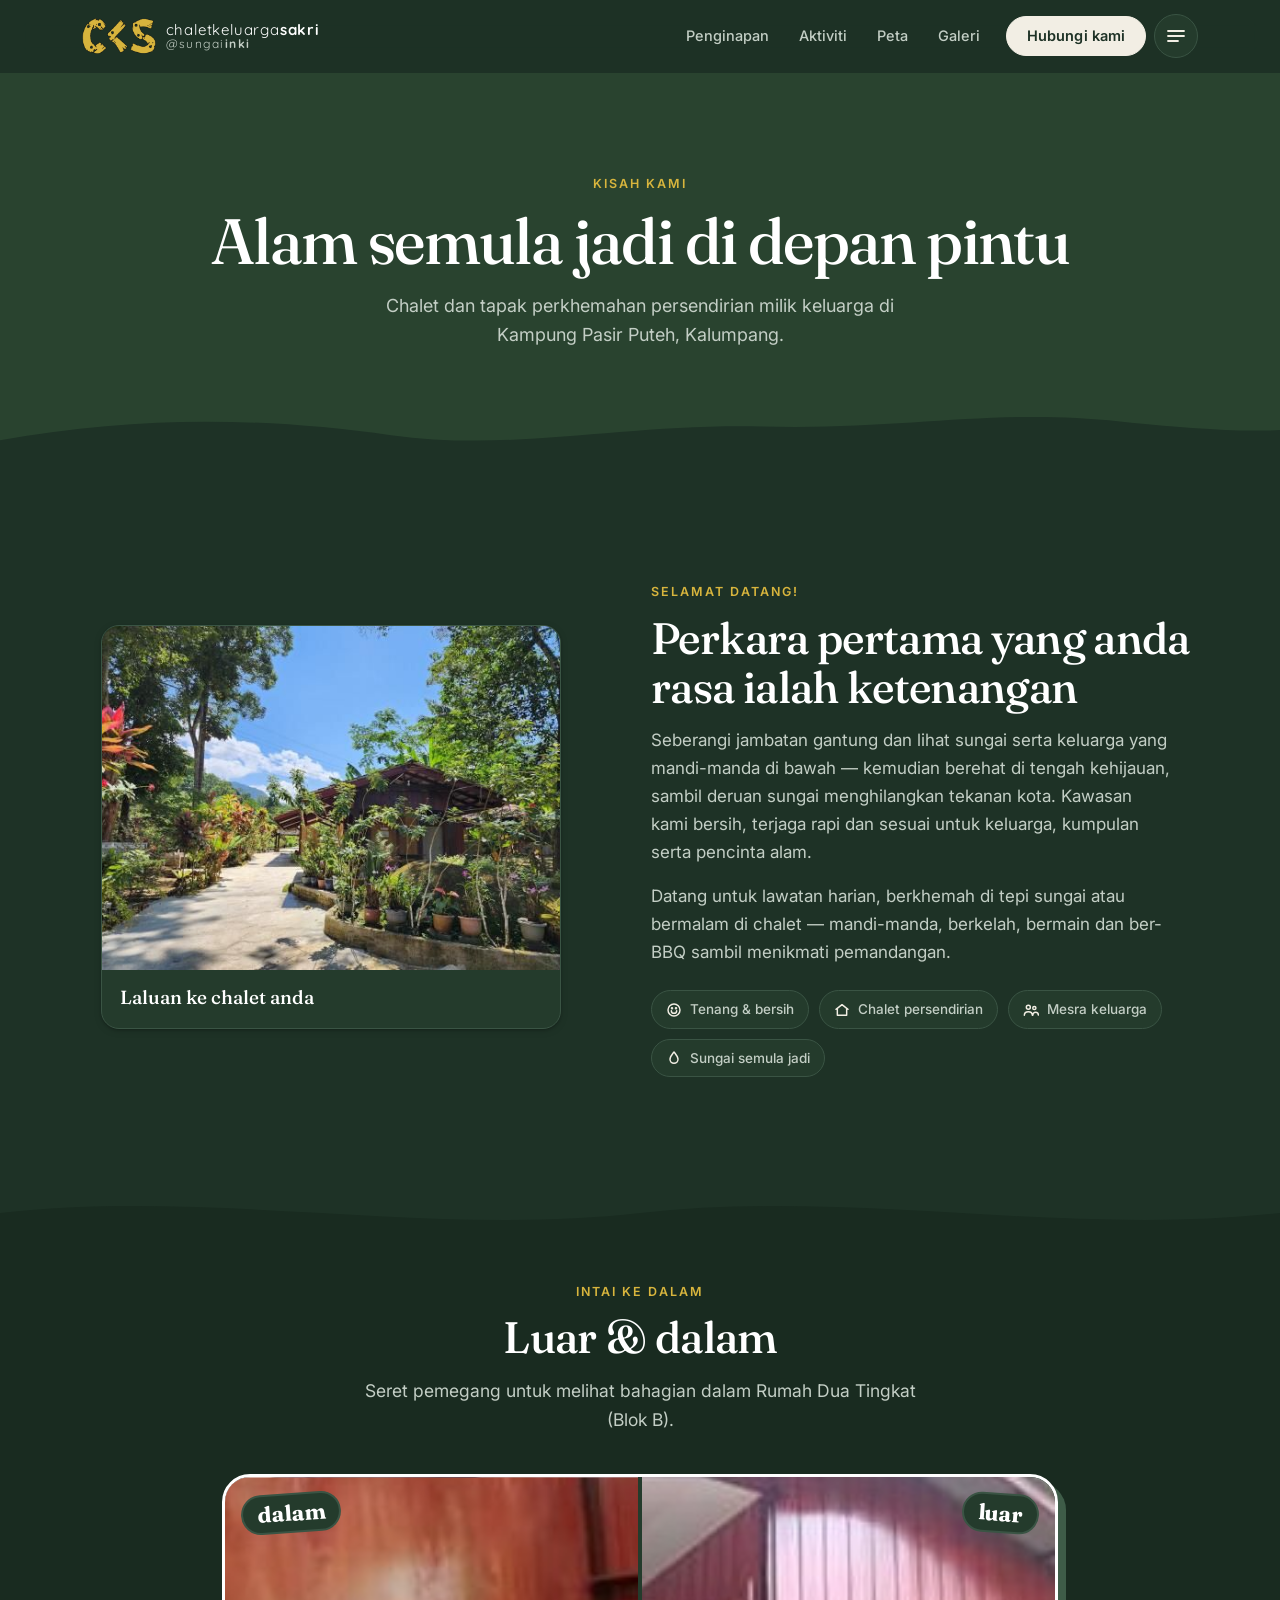
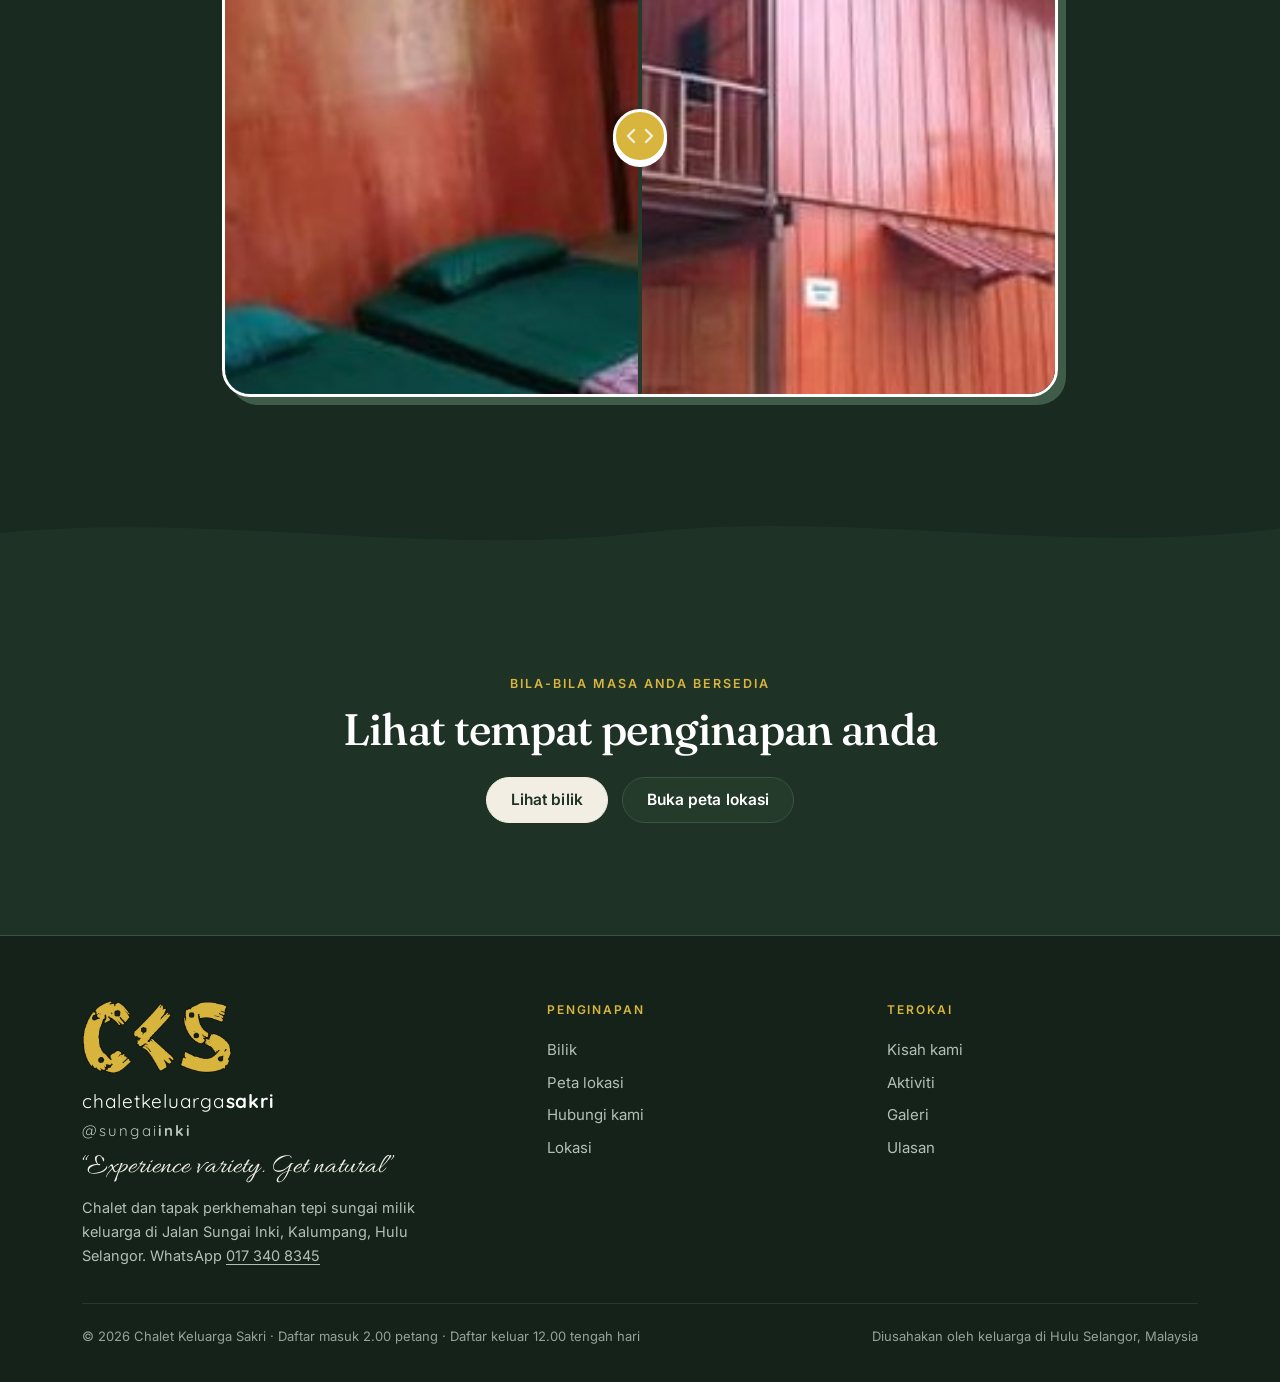
==== About.dc.html @ af5a21fe "Chalet Keluarga Sakri website Static site for Chalet Keluarga Sakri, Kalumpang, Hulu Selangor (Malay" ====
<!doctype html>
<html lang="ms">
<head>
<meta charset="utf-8">
<meta name="viewport" content="width=device-width, initial-scale=1">
<title>Kisah Kami &mdash; Chalet Keluarga Sakri</title>
<link rel="icon" href="brand/favicon.ico" sizes="any">
<link rel="icon" type="image/png" href="brand/favicon-64.png">
<link rel="apple-touch-icon" href="brand/apple-touch-icon.png">
<meta name="theme-color" content="#1E3226">
<script src="./support.js"></script>
</head>
<body>
<x-dc>
<helmet>
<link rel="preconnect" href="https://fonts.googleapis.com">
<link href="https://fonts.googleapis.com/css2?family=Allura&amp;family=Fraunces:ital,opsz,wght@0,9..144,300..600;1,9..144,300..500&amp;family=Inter:wght@400;500;600;700&amp;family=Quicksand:wght@400;700&amp;display=swap" rel="stylesheet">
<link rel="stylesheet" href="site.css">
<style>
  .story{display:grid; grid-template-columns:1fr 1.1fr; gap:clamp(30px,6vw,72px); align-items:center}
  .story .polaroid{max-width:460px; margin:0 auto}
  .story p{font-size:17px; color:var(--ink-2); margin:0 0 16px; max-width:520px}
  .story .pills{margin-top:24px}
  .pill svg{flex:0 0 auto}
  @media (max-width:860px){ .story{grid-template-columns:1fr} }

  #ba-track{position:relative; width:100%; aspect-ratio:16/10; border-radius:28px; overflow:hidden; cursor:ew-resize; user-select:none; -webkit-user-select:none; border:3px solid var(--forest); box-shadow:8px 8px 0 var(--leaf-3); touch-action:pan-y}
  #ba-track img{position:absolute; inset:0; width:100%; height:100%; object-fit:cover; pointer-events:none}
  #ba-after{position:absolute; inset:0; clip-path:inset(0 50% 0 0)}
  #ba-handle{position:absolute; top:0; bottom:0; left:50%; width:4px; background:var(--white); transform:translateX(-50%); cursor:ew-resize}
  #ba-knob{position:absolute; top:50%; left:50%; width:54px; height:54px; transform:translate(-50%,-50%); border-radius:50%; background:var(--sun); border:3px solid var(--forest); display:grid; place-items:center; box-shadow:0 4px 0 var(--forest); transition:transform .3s var(--bounce)}
  #ba-handle:hover #ba-knob{transform:translate(-50%,-50%) scale(1.1) rotate(-8deg)}
  .ba-tag{position:absolute; top:16px; padding:6px 14px; background:var(--white); border:2px solid var(--line); border-radius:999px; font-family:var(--hand); font-size:22px; font-weight:700; color:var(--forest); line-height:1.1}
  .ba-tag.in{left:16px; transform:rotate(-4deg)}
  .ba-tag.out{right:16px; transform:rotate(4deg)}
</style>
</helmet>

<div class="page">
  <dc-import name="Header" current="about"></dc-import>
  <dc-import name="PageHero" kicker="kisah kami" title="Alam semula jadi di depan pintu" lede="Chalet dan tapak perkhemahan persendirian milik keluarga di Kampung Pasir Puteh, Kalumpang."></dc-import>

  <section>
    <div class="wrap story">
      <figure class="polaroid pop-in">
        <img src="./photos/path.jpg" alt="Laluan taman ke chalet">
        <figcaption>Laluan ke chalet anda</figcaption>
      </figure>
      <div>
        <div class="kicker pop-in">selamat datang!</div>
        <h2 class="pop-in">Perkara pertama yang anda rasa ialah ketenangan</h2>
        <p class="pop-in">Seberangi jambatan gantung dan lihat sungai serta keluarga yang mandi-manda di bawah &mdash; kemudian berehat di tengah kehijauan, sambil deruan sungai menghilangkan tekanan kota. Kawasan kami bersih, terjaga rapi dan sesuai untuk keluarga, kumpulan serta pencinta alam.</p>
        <p class="pop-in">Datang untuk lawatan harian, berkhemah di tepi sungai atau bermalam di chalet &mdash; mandi-manda, berkelah, bermain dan ber-BBQ sambil menikmati pemandangan.</p>
        <div class="pills pop-in">
          <span class="pill"><svg width="16" height="16" viewBox="0 0 24 24" fill="none" stroke="#F2EEE4" stroke-width="2.2" stroke-linecap="round"><circle cx="12" cy="12" r="9"/><path d="M8 13a4 4 0 0 0 8 0"/><circle cx="9" cy="9.5" r=".8" fill="#5E9A5C"/><circle cx="15" cy="9.5" r=".8" fill="#5E9A5C"/></svg>Tenang &amp; bersih</span>
          <span class="pill"><svg width="16" height="16" viewBox="0 0 24 24" fill="none" stroke="#F2EEE4" stroke-width="2.2" stroke-linecap="round" stroke-linejoin="round"><path d="M3 11 L12 4 L21 11"/><path d="M5 10v10h14V10"/></svg>Chalet persendirian</span>
          <span class="pill"><svg width="16" height="16" viewBox="0 0 24 24" fill="none" stroke="#F2EEE4" stroke-width="2.2" stroke-linecap="round"><circle cx="8" cy="8" r="3"/><circle cx="17" cy="9" r="2.4"/><path d="M2 20c0-3.3 2.7-5.5 6-5.5s6 2.2 6 5.5M14.5 20c.3-2.6 2-4.5 4.5-4.5 2.3 0 4 1.7 4 4"/></svg>Mesra keluarga</span>
          <span class="pill"><svg width="16" height="16" viewBox="0 0 24 24" fill="none" stroke="#F2EEE4" stroke-width="2.2" stroke-linecap="round" stroke-linejoin="round"><path d="M12 3C9 7 6 10 6 14a6 6 0 0 0 12 0c0-4-3-7-6-11z"/></svg>Sungai semula jadi</span>
        </div>
      </div>
    </div>
  </section>

  <svg class="divider" viewBox="0 0 1440 60" preserveAspectRatio="none" aria-hidden="true"><path d="M0 30 C240 0 480 60 720 30 C960 0 1200 60 1440 30 L1440 60 L0 60Z" fill="#192B20"/></svg>
  <section class="bg-paper" style="padding-top:40px">
    <div class="wrap" style="max-width:900px">
      <div class="center">
        <div class="kicker pop-in">intai ke dalam</div>
        <h2 class="pop-in">Luar &amp; dalam</h2>
        <p class="lede pop-in">Seret pemegang untuk melihat bahagian dalam Rumah Dua Tingkat (Blok B).</p>
      </div>
      <div id="ba-track" class="pop-in" style="margin-top:40px" data-no-leaves>
        <img src="./photos/outside.jpg" alt="Rumah dua tingkat dari luar">
        <div id="ba-after">
          <img src="./photos/inside.jpg" alt="Bahagian dalam rumah dua tingkat">
          <span class="ba-tag in">dalam</span>
        </div>
        <span class="ba-tag out">luar</span>
        <div id="ba-handle" role="slider" tabindex="0" aria-label="Tunjuk bahagian dalam atau luar" aria-valuemin="0" aria-valuemax="100" aria-valuenow="50">
          <div id="ba-knob"><svg width="26" height="16" viewBox="0 0 26 16" fill="none" stroke="#F2EEE4" stroke-width="2.4" stroke-linecap="round" stroke-linejoin="round"><path d="M7 2 1 8l6 6M19 2l6 6-6 6"/></svg></div>
        </div>
      </div>
    </div>
  </section>
  <svg class="divider" viewBox="0 0 1440 60" preserveAspectRatio="none" aria-hidden="true"><path d="M0 0 L1440 0 L1440 24 C1200 60 960 0 720 30 C480 60 240 4 0 30Z" fill="#192B20"/></svg>

  <section class="center">
    <div class="wrap">
      <div class="kicker pop-in">bila-bila masa anda bersedia</div>
      <h2 class="pop-in">Lihat tempat penginapan anda</h2>
      <div class="actions pop-in" style="margin-top:22px">
        <a href="Rooms.dc.html" class="btn btn-main">Lihat bilik</a>
        <a href="Map.dc.html" class="btn btn-soft">Buka peta lokasi</a>
      </div>
    </div>
  </section>

  <dc-import name="Footer"></dc-import>
</div>
</x-dc>
<script type="text/x-dc" data-dc-script data-props='{"$preview":{"width":1280,"height":2300}}'>
class Component extends DCLogic {
  renderVals() { return {}; }

  componentDidMount() {
    const track = document.getElementById('ba-track');
    const afterLayer = document.getElementById('ba-after');
    const handle = document.getElementById('ba-handle');
    if (!track || !afterLayer || !handle) return;

    let pos = 50, dragging = false;
    const apply = function (pct) {
      pos = Math.max(0, Math.min(100, pct));
      afterLayer.style.clipPath = 'inset(0 ' + (100 - pos) + '% 0 0)';
      handle.style.left = pos + '%';
      handle.setAttribute('aria-valuenow', String(Math.round(pos)));
    };
    const fromX = function (clientX) {
      const r = track.getBoundingClientRect();
      apply((clientX - r.left) / r.width * 100);
    };
    const onDown = function (e) { dragging = true; track.setPointerCapture && track.setPointerCapture(e.pointerId); fromX(e.clientX); };
    const onMove = function (e) { if (dragging) fromX(e.clientX); };
    const onUp = function () { dragging = false; };
    track.addEventListener('pointerdown', onDown);
    track.addEventListener('pointermove', onMove);
    track.addEventListener('pointerup', onUp);
    track.addEventListener('pointercancel', onUp);
    handle.addEventListener('keydown', function (e) {
      if (e.key === 'ArrowLeft') { apply(pos - 5); e.preventDefault(); }
      if (e.key === 'ArrowRight') { apply(pos + 5); e.preventDefault(); }
    });
  }
}
</script>
</body>
</html>
---- site.css ----
/* Chalet Keluarga Sakri — shared look: deep forest green, white type, cream accents. */
:root{
  color-scheme:dark;
  --cream:#1E3226;   /* page background: the main green */
  --paper:#192B20;   /* alternate section background */
  --mint:#29432F;    /* tinted surfaces, hovers */
  --white:#243B2C;   /* cards and controls */
  --deep:#142219;    /* darkest green: footer, feature panels */
  --leaf:#F2EEE4;    /* accent: cream */
  --leaf-2:#B9CDBC;
  --leaf-3:#3E5C48;
  --forest:#FFFFFF;  /* headings */
  --ink:#FFFFFF;     /* body text */
  --ink-2:#C3CEC5;   /* secondary text */
  --on-accent:#1E3226;
  --river:#8CC3CF;
  --river-2:#7CC0CF;
  --sun:#D8B53D;     /* CKS logo yellow */
  --blush:#EBC9BA;
  --wood:#E58F75;
  --line:#3A5444;
  --shadow-sm:0 1px 2px rgba(0,0,0,.18), 0 2px 8px -2px rgba(0,0,0,.25);
  --shadow-md:0 2px 4px rgba(0,0,0,.12), 0 18px 40px -18px rgba(0,0,0,.55);
  --shadow-lg:0 30px 70px -28px rgba(0,0,0,.7);
  --round:'Fraunces', Georgia, 'Times New Roman', serif;
  --body:'Inter', system-ui, -apple-system, 'Segoe UI', sans-serif;
  --hand:'Fraunces', Georgia, serif;
  --bounce:cubic-bezier(.2,.7,.2,1);
  --ease:cubic-bezier(.2,.7,.2,1);
  --radius:18px;
}
*{box-sizing:border-box}
html{scroll-behavior:smooth; -webkit-text-size-adjust:100%}
body{margin:0; background:var(--cream); color:var(--ink); font-family:var(--body); font-size:16px; line-height:1.65; -webkit-font-smoothing:antialiased; -moz-osx-font-smoothing:grayscale}
a{color:inherit; text-decoration:none}
button,input,select,textarea{font:inherit; color:inherit}
img{display:block; max-width:100%}
:focus-visible{outline:2px solid var(--leaf); outline-offset:3px; border-radius:8px}
::selection{background:var(--leaf); color:var(--on-accent)}

.page{width:100%; overflow-x:clip; background:var(--cream); min-height:100vh}
.wrap{max-width:1180px; margin:0 auto; padding:0 clamp(16px,4vw,32px)}
.center{text-align:center}
.center .lede{margin-left:auto; margin-right:auto}
section{padding:clamp(64px,9vw,112px) 0}
h1,h2,h3{font-family:var(--round); font-weight:500; color:var(--forest); margin:0; font-optical-sizing:auto; letter-spacing:-.015em}
h1{font-size:clamp(38px,5.4vw,64px); line-height:1.05; letter-spacing:-.025em}
h2{font-size:clamp(30px,3.8vw,44px); line-height:1.12; margin:10px 0 14px}
h3{font-size:21px; line-height:1.25}
.kicker{font-family:var(--body); font-size:12.5px; font-weight:600; letter-spacing:.16em; text-transform:uppercase; color:var(--sun); display:inline-flex; align-items:center; gap:10px}
.kicker svg{width:16px; height:16px}
.lede{font-size:17.5px; color:var(--ink-2); max-width:580px; margin:0}
.hand{font-family:var(--hand); font-style:italic; font-weight:400; color:var(--leaf)}
.muted{color:var(--ink-2)}
.small{font-size:14px}
.bg-paper{background:var(--paper)}
.bg-mint{background:var(--mint)}
.link{color:var(--leaf); font-weight:600; text-decoration:underline; text-decoration-thickness:1px; text-underline-offset:4px}
.link:hover{color:var(--forest)}

/* ---------- buttons ---------- */
.btn{display:inline-flex; align-items:center; justify-content:center; gap:10px; padding:13px 24px; border-radius:999px; font-family:var(--body); font-weight:600; font-size:15.5px; line-height:1.2; border:1.5px solid var(--line); color:var(--forest); cursor:pointer; transition:transform .25s var(--ease), box-shadow .25s, background .2s, border-color .2s, color .2s; background:var(--white); text-align:center; letter-spacing:.005em}
.btn:hover{transform:translateY(-1px); box-shadow:var(--shadow-sm); border-color:var(--leaf-2)}
.btn:active{transform:translateY(0) scale(.985)}
.btn svg{transition:transform .25s var(--ease)}
.btn:hover svg{transform:translateX(2px)}
.btn-main{background:var(--leaf); border-color:var(--leaf); color:var(--on-accent)}
.btn-main:hover{background:#fff; border-color:#fff; box-shadow:0 10px 24px -10px rgba(0,0,0,.6)}
.btn-soft{background:var(--white)}
.btn-sun{background:var(--sun); border-color:var(--sun); color:var(--on-accent)}
.btn-sun:hover{background:#F0C46A; border-color:#F0C46A}
.btn-ghost{background:rgba(255,255,255,.12); color:#fff; border-color:rgba(255,255,255,.5); backdrop-filter:blur(6px); -webkit-backdrop-filter:blur(6px)}
.btn-ghost:hover{background:rgba(255,255,255,.22); border-color:#fff}
.btn-small{padding:10px 18px; font-size:14.5px}
.actions{display:flex; flex-wrap:wrap; gap:14px; justify-content:center}

.pill{display:inline-flex; align-items:center; gap:8px; padding:7px 14px; background:var(--white); border:1px solid var(--line); border-radius:999px; font-size:13.5px; font-weight:500; color:var(--ink-2)}
.pills{display:flex; flex-wrap:wrap; gap:10px}

/* ---------- reveal on scroll ---------- */
.pop-in{opacity:0; transform:translateY(18px); transition:opacity .8s var(--ease), transform .8s var(--ease)}
.pop-in.in{opacity:1; transform:none}

/* ---------- header ---------- */
.site-header{position:sticky; top:0; z-index:50; background:rgba(30,50,38,.88); backdrop-filter:saturate(1.4) blur(14px); -webkit-backdrop-filter:saturate(1.4) blur(14px); border-bottom:1px solid transparent; transition:border-color .3s, background .3s}
.site-header.scrolled{border-bottom-color:var(--line); background:rgba(30,50,38,.96)}
.nav{display:flex; align-items:center; justify-content:space-between; gap:16px; height:72px}
.logo{display:flex; align-items:center; gap:10px; font-family:var(--round); font-weight:500; font-size:20px; letter-spacing:-.01em; color:var(--forest); white-space:nowrap}
.logo-mark{height:36px; width:auto; flex:0 0 auto; transition:transform .4s var(--ease)}
.logo:hover .logo-mark{transform:rotate(-4deg) scale(1.05)}
.logo-words{display:flex; flex-direction:column; line-height:1.05; font-family:'Quicksand', var(--body); font-weight:400; letter-spacing:.04em}
.logo-words .lw-1{font-size:15px; color:#fff}
.logo-words .lw-2{font-size:12px; color:var(--ink-2); letter-spacing:.12em}
.logo-words b{font-weight:700}
.lw-1 b,.lw-2 b{font-weight:700}
.tagline{font-family:'Allura', cursive; font-size:24px; color:var(--leaf); line-height:1}
.links{display:flex; align-items:center; gap:2px}
.links a.nl{position:relative; padding:8px 14px; font-weight:500; font-size:14.5px; color:var(--ink-2); transition:color .2s}
.links a.nl::after{content:''; position:absolute; left:14px; right:14px; bottom:3px; height:1.5px; background:var(--leaf); transform:scaleX(0); transform-origin:left; transition:transform .3s var(--ease)}
.links a.nl:hover,.links a.nl.on{color:var(--forest)}
.links a.nl:hover::after,.links a.nl.on::after{transform:scaleX(1)}
.links .btn{padding:10px 20px; font-size:14.5px; margin-left:10px}
.menu-btn{width:44px; height:44px; margin-left:6px; border-radius:50%; border:1.5px solid var(--line); background:var(--white); display:grid; place-items:center; cursor:pointer; transition:border-color .2s, box-shadow .2s}
.menu-btn:hover{border-color:var(--leaf-2); box-shadow:var(--shadow-sm)}
@media (max-width:900px){ .links a.nl{display:none} }
@media (max-width:440px){ .logo-words .lw-1{font-size:13px} .logo-words .lw-2{font-size:11px} .logo-mark{height:30px} .links .btn{padding:9px 14px; font-size:13.5px} }
@media (max-width:360px){ .logo-words{display:none} }

.menu-overlay{position:fixed; inset:0; z-index:60; background:rgba(0,0,0,.55); backdrop-filter:blur(2px); opacity:0; visibility:hidden; transition:opacity .3s, visibility 0s linear .3s}
.menu-overlay.open{opacity:1; visibility:visible; transition:opacity .3s}
.menu-sheet{position:fixed; top:0; right:0; bottom:0; z-index:70; width:min(400px, 100%); background:var(--cream); box-shadow:var(--shadow-lg); padding:24px 28px; overflow-y:auto; transform:translateX(100%); visibility:hidden; transition:transform .45s var(--ease), visibility 0s linear .45s}
.menu-sheet.open{transform:none; visibility:visible; transition:transform .45s var(--ease)}
.menu-top{display:flex; justify-content:space-between; align-items:center; margin-bottom:18px}
.menu-top .hand{font-family:var(--body); font-style:normal; font-size:12.5px!important; font-weight:600; letter-spacing:.16em; text-transform:uppercase; color:var(--ink-2)}
.menu-close{width:42px; height:42px; border-radius:50%; border:1.5px solid var(--line); background:var(--white); display:grid; place-items:center; cursor:pointer; transition:transform .3s var(--ease), border-color .2s}
.menu-close:hover{transform:rotate(90deg); border-color:var(--leaf-2)}
.menu-group{font-family:var(--body); font-size:11.5px; font-weight:600; letter-spacing:.16em; text-transform:uppercase; color:var(--leaf); margin:18px 0 6px}
.menu-link{display:flex; align-items:center; gap:14px; padding:10px 12px; margin:0 -12px; border-radius:12px; font-family:var(--round); font-weight:400; font-size:20px; color:var(--forest); transition:background .2s, transform .3s var(--ease)}
.menu-link:hover{background:var(--mint); transform:translateX(3px)}
.menu-link.on{background:var(--mint)}
.menu-ic{width:36px; height:36px; border-radius:10px; background:var(--white); border:1px solid var(--line); display:grid; place-items:center; flex:0 0 auto}
.menu-foot{margin-top:22px; padding-top:18px; border-top:1px solid var(--line); font-size:14px; color:var(--ink-2)}
.menu-foot a{color:var(--leaf); font-weight:600}

/* ---------- page top banner ---------- */
.page-hero{position:relative; background:var(--mint); padding:clamp(60px,8vw,96px) 0 clamp(76px,9vw,116px); overflow:hidden}
.page-hero h1{margin:12px 0 16px}
.page-hero .lede{font-size:18px}
.doodle{display:none}
.page-hero .hills{position:absolute; left:0; right:0; bottom:-1px; width:100%; height:clamp(36px,5vw,60px); display:block}
@keyframes spin{to{transform:rotate(360deg)}}
@keyframes drift{from{transform:translateX(-20px)}to{transform:translateX(30px)}}
@keyframes sway{50%{transform:translateY(-10px) rotate(14deg)}}

/* ---------- wave dividers ---------- */
.divider{display:block; width:100%; height:48px}

/* ---------- cards ---------- */
.card{background:var(--white); border:1px solid var(--line); border-radius:var(--radius); padding:clamp(20px,3vw,30px)}
.card-strong{background:var(--white); border:1px solid var(--line); border-radius:22px; padding:clamp(22px,3.4vw,36px); box-shadow:var(--shadow-md)}

/* photo cards (formerly polaroids) */
.polaroids{display:grid; grid-template-columns:repeat(3,1fr); gap:clamp(18px,2.4vw,28px); text-align:left}
.polaroids.four{grid-template-columns:repeat(4,1fr)}
.polaroid{margin:0; background:var(--white); padding:0; border:1px solid var(--line); border-radius:var(--radius); overflow:hidden; box-shadow:var(--shadow-sm); position:relative; transition:transform .4s var(--ease), box-shadow .4s, opacity .8s var(--ease); font:inherit; color:inherit; text-align:left; cursor:default}
button.polaroid{cursor:zoom-in; width:100%}
.polaroid.pop-in{transform:translateY(18px)}
.polaroid.pop-in.in{transform:none}
.polaroid:hover,.polaroid.pop-in.in:hover{transform:translateY(-4px); box-shadow:var(--shadow-md); z-index:2}
.polaroid img,.polaroid .ph{width:100%; aspect-ratio:4/3; object-fit:cover; background:var(--paper) center/cover; transition:transform .8s var(--ease)}
.polaroid:hover img{transform:scale(1.04)}
.polaroid figcaption,.polaroid .cap{font-family:var(--round); font-size:19px; font-weight:500; color:var(--forest); text-align:left; padding:16px 18px 18px; margin:0; line-height:1.25}
.polaroid figcaption::first-letter,.polaroid .cap::first-letter{text-transform:uppercase}
.polaroid small{display:block; font-family:var(--body); font-size:14px; color:var(--ink-2); font-weight:400; margin-top:6px; line-height:1.5}
@media (max-width:960px){ .polaroids.four{grid-template-columns:repeat(2,1fr)} }
@media (max-width:860px){ .polaroids{grid-template-columns:repeat(2,1fr)} }
@media (max-width:520px){ .polaroids,.polaroids.four{grid-template-columns:1fr; max-width:420px; margin-left:auto; margin-right:auto} }

.heart{position:absolute; right:14px; top:14px; width:36px; height:36px; display:grid; place-items:center; border-radius:50%; background:rgba(255,255,255,.92); border:none; padding:0; cursor:pointer; box-shadow:var(--shadow-sm); transition:transform .25s var(--ease)}
.heart:hover{transform:scale(1.08)}
.heart path{fill:none; stroke:var(--wood); stroke-width:2; transition:fill .2s}
.heart[aria-pressed=true] path{fill:var(--wood)}
.heart.pop{animation:pop .4s var(--ease)}
@keyframes pop{40%{transform:scale(1.25)}}

/* stay cards */
.stays{display:grid; grid-template-columns:repeat(3,1fr); gap:24px}
.stay{background:var(--white); border:1px solid var(--line); border-radius:22px; padding:10px; display:flex; flex-direction:column; position:relative; text-align:left; transition:transform .4s var(--ease), border-color .3s, box-shadow .4s, opacity .8s var(--ease)}
.stay:hover,.stay.pop-in.in:hover{transform:translateY(-4px); box-shadow:var(--shadow-md)}
.stay.picked{border-color:var(--leaf); box-shadow:0 0 0 1px var(--leaf), var(--shadow-md)}
.stay-img{border-radius:15px; overflow:hidden; aspect-ratio:4/3; background:var(--paper)}
.stay-img img,.stay-img .ph{width:100%; height:100%; object-fit:cover; background:center/cover; transition:transform .9s var(--ease)}
.stay:hover .stay-img img,.stay:hover .stay-img .ph{transform:scale(1.05)}
.sticker{position:absolute; top:22px; left:22px; padding:7px 12px; border-radius:999px; background:var(--white)!important; color:var(--forest); font-family:var(--body); line-height:1; box-shadow:var(--shadow-sm); z-index:2}
.sticker > div{display:flex; align-items:baseline; gap:5px}
.sticker b{font-size:15px; font-weight:700}
.sticker small{font-size:11.5px; font-weight:500; color:var(--ink-2)}
.stay-body{padding:18px 12px 10px; display:flex; flex-direction:column; flex:1}
.stay h3{font-size:25px}
.stay-who{font-size:13px; font-weight:600; letter-spacing:.08em; text-transform:uppercase; color:var(--leaf); margin:4px 0 12px}
.ticks{list-style:none; padding:0; margin:0 0 22px; display:grid; gap:8px; font-size:14.5px; color:var(--ink-2)}
.ticks li{display:flex; gap:10px; align-items:flex-start; line-height:1.5}
.ticks li::before{content:''; flex:0 0 16px; height:16px; margin-top:3px; background:url("data:image/svg+xml,%3Csvg xmlns='http://www.w3.org/2000/svg' viewBox='0 0 24 24' fill='none' stroke='%23F2EEE4' stroke-width='2.4' stroke-linecap='round' stroke-linejoin='round'%3E%3Cpath d='M5 12.5l4.5 4.5L19 7.5'/%3E%3C/svg%3E") center/contain no-repeat}
.stay .btn{margin-top:auto; font-size:15px; padding:12px 18px}
.stay.picked .btn{background:var(--leaf); border-color:var(--leaf); color:var(--on-accent)}
@media (max-width:900px){ .stays{grid-template-columns:1fr; max-width:480px; margin-left:auto; margin-right:auto} }

/* good-to-know cards */
.round-block{border-radius:clamp(20px,3vw,32px); margin:0 clamp(8px,2vw,24px)}
.know{display:grid; grid-template-columns:repeat(3,1fr); gap:18px}
.know-card{background:var(--white); border-radius:var(--radius); padding:26px; border:1px solid var(--line); text-align:left; transition:box-shadow .3s, transform .3s var(--ease)}
.know-card:hover{box-shadow:var(--shadow-md); transform:translateY(-2px)}
.know-ic{width:48px; height:48px; border-radius:14px; background:var(--mint); display:grid; place-items:center; margin-bottom:16px}
.know-card h3{font-size:20px; margin-bottom:6px}
.know-card p{margin:0; font-size:15px; color:var(--ink-2)}
.know-card a{color:var(--leaf); font-weight:600; text-decoration:underline; text-underline-offset:3px}
@media (max-width:860px){ .know{grid-template-columns:1fr} }

/* ---------- forms ---------- */
.field{margin-bottom:18px}
.label{display:block; font-family:var(--body); font-weight:600; font-size:13.5px; color:var(--forest); margin-bottom:8px; letter-spacing:.01em}
.chips{display:grid; grid-template-columns:repeat(4,1fr); gap:8px}
.chip{display:flex; flex-direction:column; align-items:center; justify-content:center; gap:6px; padding:12px 6px; border-radius:12px; border:1.5px solid var(--line); background:var(--white); cursor:pointer; font-weight:600; font-size:13px; line-height:1.2; color:var(--ink-2); transition:border-color .2s, background .2s, color .2s, box-shadow .2s}
.chip:hover{border-color:var(--leaf-2)}
.chip[aria-checked=true]{border-color:var(--leaf); background:var(--mint); color:#fff; box-shadow:0 0 0 1px var(--leaf)}
@keyframes hop{40%{transform:translateY(-4px)}}
@media (max-width:440px){ .chips{grid-template-columns:repeat(2,1fr)} }
.input{width:100%; padding:12px 14px; border-radius:12px; border:1.5px solid var(--line); background:var(--white); font-size:15.5px; transition:border-color .2s, box-shadow .2s}
.input:hover{border-color:#56705F}
.input:focus{outline:none; border-color:var(--leaf); box-shadow:0 0 0 4px rgba(242,238,228,.14)}
select.input{appearance:none; -webkit-appearance:none; padding-right:40px; background:var(--white) url("data:image/svg+xml,%3Csvg xmlns='http://www.w3.org/2000/svg' viewBox='0 0 24 24' fill='none' stroke='%23C3CEC5' stroke-width='2' stroke-linecap='round' stroke-linejoin='round'%3E%3Cpath d='M6 9l6 6 6-6'/%3E%3C/svg%3E") right 14px center/16px no-repeat; cursor:pointer}
.row2{display:grid; grid-template-columns:1fr 1fr; gap:12px}
@media (max-width:440px){ .row2{grid-template-columns:1fr} }
.guests{display:flex; align-items:center; gap:12px; flex-wrap:wrap}
.step{width:40px; height:40px; border-radius:50%; border:1.5px solid var(--line); background:var(--white); font-size:20px; font-weight:500; cursor:pointer; line-height:1; color:var(--forest); transition:border-color .2s, background .2s}
.step:hover{border-color:var(--leaf); background:var(--mint)}
.step:active{transform:scale(.94)}
.step:disabled{opacity:.4; cursor:not-allowed; background:var(--white); border-color:var(--line)}
.people{display:flex; align-items:flex-end; gap:2px; min-height:30px; flex:1 1 120px; flex-wrap:wrap}
.person{animation:hop .45s var(--ease)}
.count{font-family:var(--body); font-weight:600; font-size:16px; color:var(--forest); min-width:82px; text-align:center; font-variant-numeric:tabular-nums}
.msg{font-weight:500; font-size:14.5px; margin:0 0 12px}
.msg:empty{display:none}
.msg.err{color:#FFA48C}
.msg.ok{color:var(--leaf)}

/* ---------- filter pills ---------- */
.filters{display:flex; flex-wrap:wrap; justify-content:center; gap:8px}
.filter{padding:9px 18px; border-radius:999px; border:1.5px solid var(--line); background:var(--white); font-family:var(--body); font-weight:500; font-size:14.5px; color:var(--ink-2); cursor:pointer; transition:background .2s, border-color .2s, color .2s}
.filter:hover{border-color:var(--leaf-2); color:var(--forest)}
.filter.on{background:var(--leaf); border-color:var(--leaf); color:var(--on-accent)}

/* round icon buttons */
.round-btn{width:46px; height:46px; border-radius:50%; border:1.5px solid var(--line); background:var(--white); display:grid; place-items:center; cursor:pointer; transition:border-color .2s, box-shadow .2s, transform .2s var(--ease)}
.round-btn:hover{border-color:var(--leaf-2); box-shadow:var(--shadow-sm)}

/* ---------- footer ---------- */
.site-footer{color:#DCE6DE; border-top:1px solid var(--line); margin-top:0}
.site-footer .hills{display:none}
.foot-body{background:var(--deep); padding:clamp(40px,6vw,64px) 0 34px}
.foot-top{display:grid; grid-template-columns:1.4fr 1fr 1fr; gap:30px; padding:0 0 36px}
.foot-brand img{width:150px; height:auto; display:block; margin-bottom:12px}
.foot-brand .lw-1{font-family:'Quicksand', var(--body); font-size:19px; color:#fff; letter-spacing:.04em}
.foot-brand .lw-2{font-family:'Quicksand', var(--body); font-size:15px; color:#B9C6BC; letter-spacing:.14em; margin-top:2px}
.foot-brand .tagline{font-size:28px; margin-top:10px}
.foot-hello{font-family:var(--round); font-style:italic; font-weight:400; color:#fff; font-size:clamp(28px,3.4vw,38px); line-height:1.1; letter-spacing:-.01em}
.foot-about{font-size:14.5px; opacity:.8; margin:14px 0 0; max-width:340px}
.foot-col h4{font-family:var(--body); font-weight:600; font-size:12px; letter-spacing:.16em; text-transform:uppercase; margin:0 0 14px; color:var(--sun)}
.foot-col a{display:block; padding:4px 0; font-weight:400; font-size:15px; opacity:.8; transition:opacity .2s}
.foot-col a:hover{opacity:1}
.foot-bottom{border-top:1px solid rgba(220,230,222,.16); padding-top:22px; font-size:13px; opacity:.65; display:flex; justify-content:space-between; gap:12px; flex-wrap:wrap}
@media (max-width:760px){ .foot-top{grid-template-columns:1fr 1fr} .foot-top > :first-child{grid-column:1 / -1} }

/* ---------- celebration leaves (used on successful actions) ---------- */
.leaf-fx{position:fixed; z-index:200; pointer-events:none; width:18px; height:18px; margin:-9px 0 0 -9px; animation:fall 1.6s ease-in forwards}
@keyframes fall{
  0%{transform:translate(0,0) rotate(0) scale(.4); opacity:0}
  15%{opacity:1; transform:translate(calc(var(--dx) * .2),-18px) rotate(40deg) scale(1)}
  100%{transform:translate(var(--dx), 120px) rotate(var(--rot)) scale(.9); opacity:0}
}

@media (prefers-reduced-motion:reduce){
  html{scroll-behavior:auto}
  *,*::before,*::after{animation:none!important; transition-duration:.01ms!important}
  .pop-in{opacity:1; transform:none; transition:none}
}
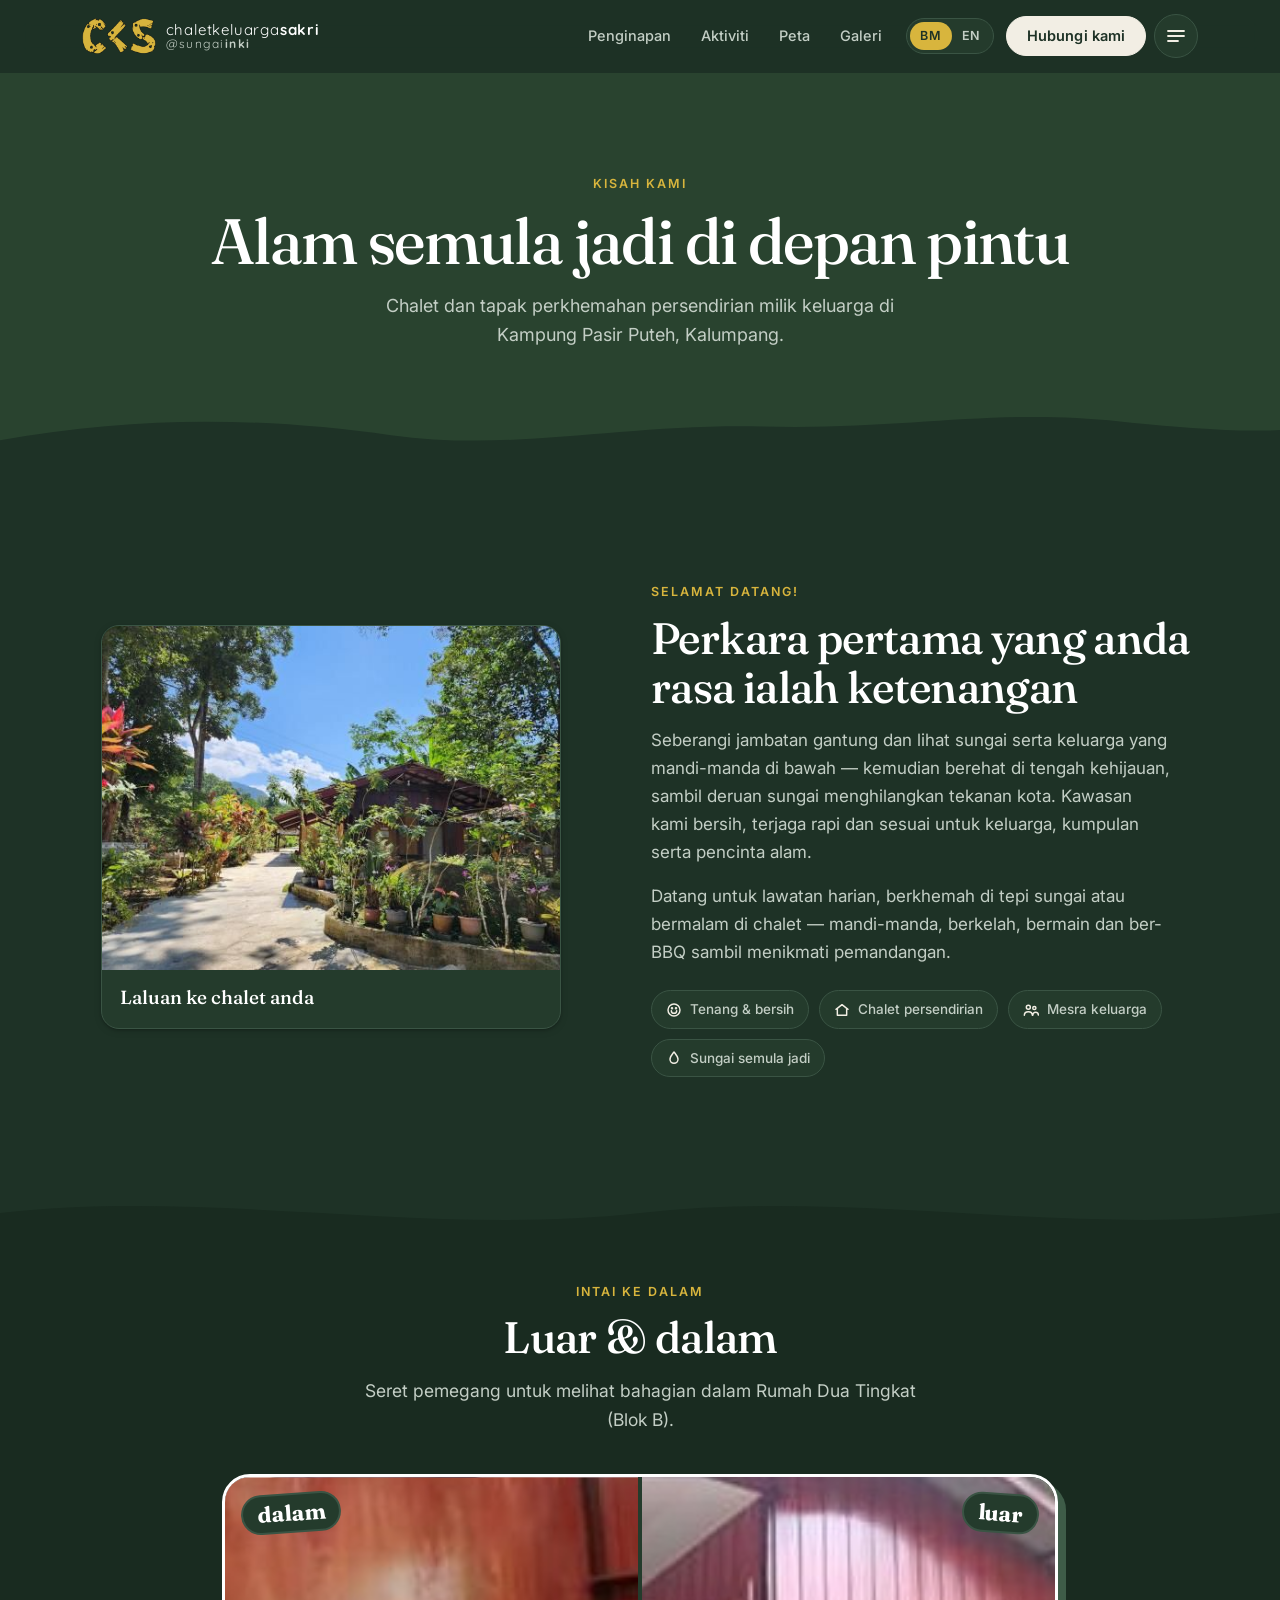
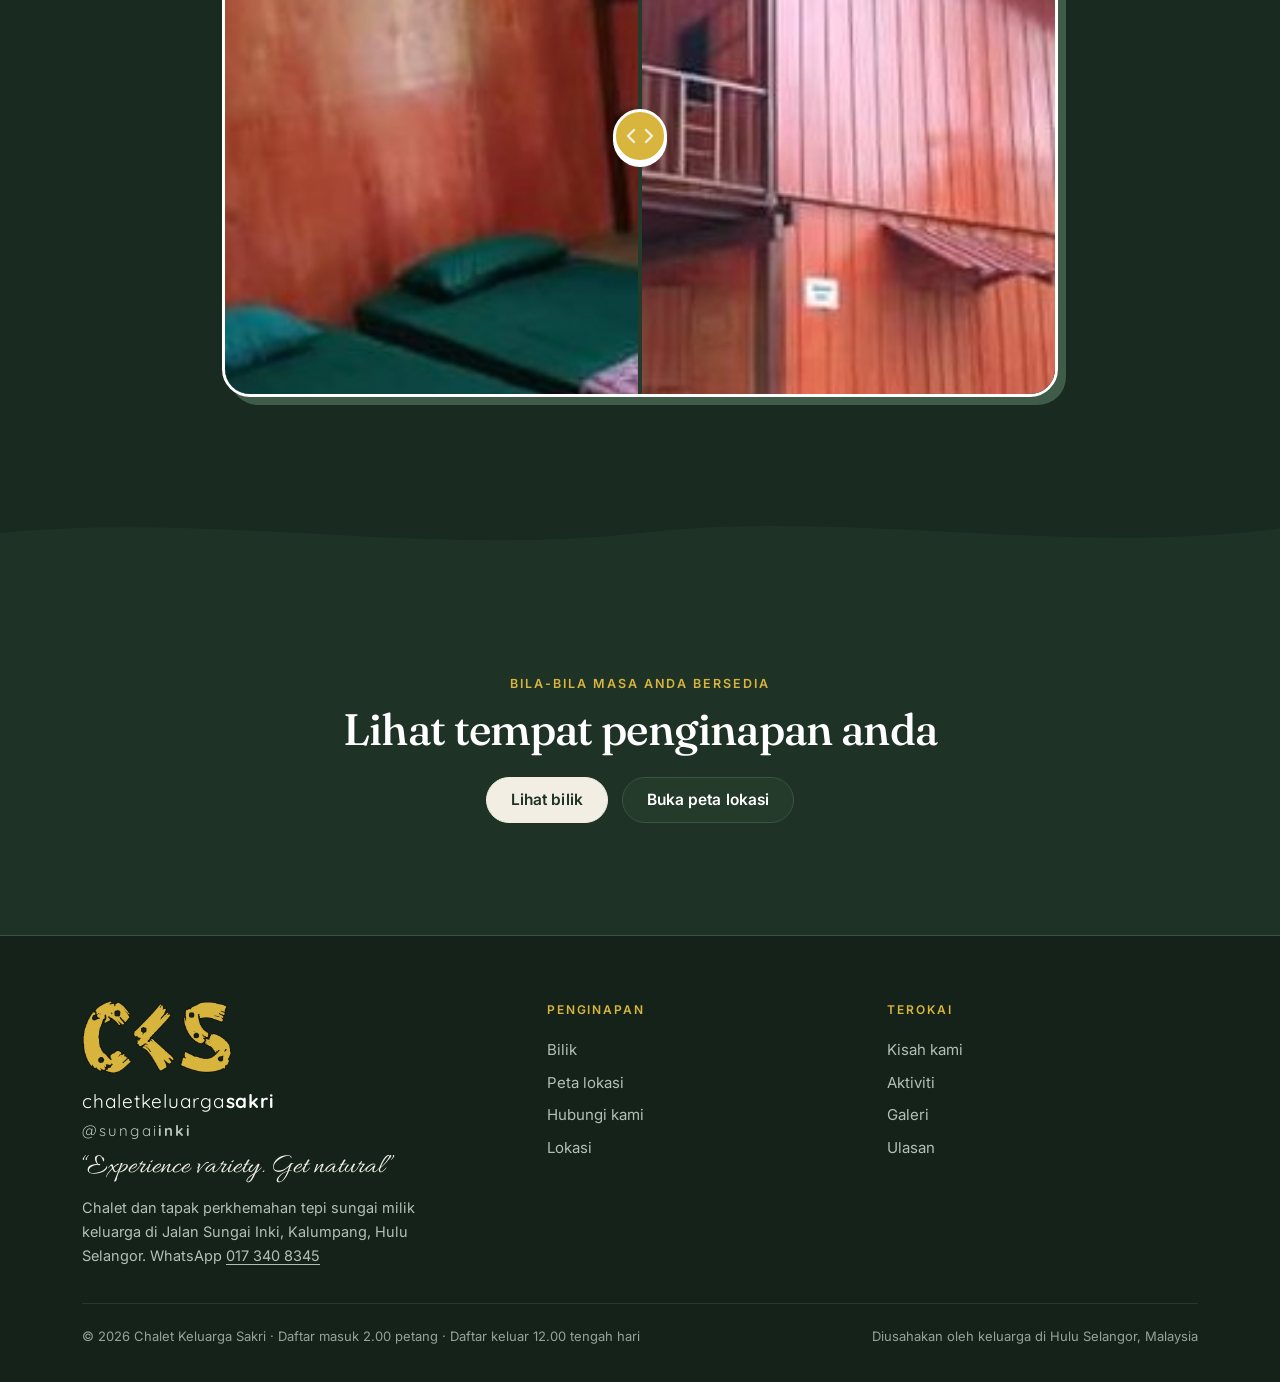
==== commit fb389c4a: "Add Malay / English language switch A BM | EN switch in the header and menu swaps every page between" ====
--- a/About.dc.html
+++ b/About.dc.html
@@ -8,6 +8,8 @@
 <link rel="icon" type="image/png" href="brand/favicon-64.png">
 <link rel="apple-touch-icon" href="brand/apple-touch-icon.png">
 <meta name="theme-color" content="#1E3226">
+<script src="./lang-en.js"></script>
+<script src="./i18n.js"></script>
 <script src="./support.js"></script>
 </head>
 <body>
--- a/site.css
+++ b/site.css
@@ -100,6 +100,13 @@
 .links a.nl:hover,.links a.nl.on{color:var(--forest)}
 .links a.nl:hover::after,.links a.nl.on::after{transform:scaleX(1)}
 .links .btn{padding:10px 20px; font-size:14.5px; margin-left:10px}
+.lang-switch{display:inline-flex; padding:3px; border-radius:999px; border:1.5px solid var(--line); background:var(--white); margin-left:8px}
+.lang-switch button{border:none; background:transparent; color:var(--ink-2); font:600 12.5px/1 var(--body); letter-spacing:.06em; padding:8px 10px; border-radius:999px; cursor:pointer; transition:background .2s, color .2s}
+.lang-switch button:hover{color:#fff}
+.lang-switch button[aria-pressed=true]{background:var(--sun); color:var(--on-accent)}
+.menu-lang{margin-top:18px}
+.menu-lang .lang-switch{margin-left:0}
+@media (max-width:560px){ .links .lang-switch{display:none} }
 .menu-btn{width:44px; height:44px; margin-left:6px; border-radius:50%; border:1.5px solid var(--line); background:var(--white); display:grid; place-items:center; cursor:pointer; transition:border-color .2s, box-shadow .2s}
 .menu-btn:hover{border-color:var(--leaf-2); box-shadow:var(--shadow-sm)}
 @media (max-width:900px){ .links a.nl{display:none} }
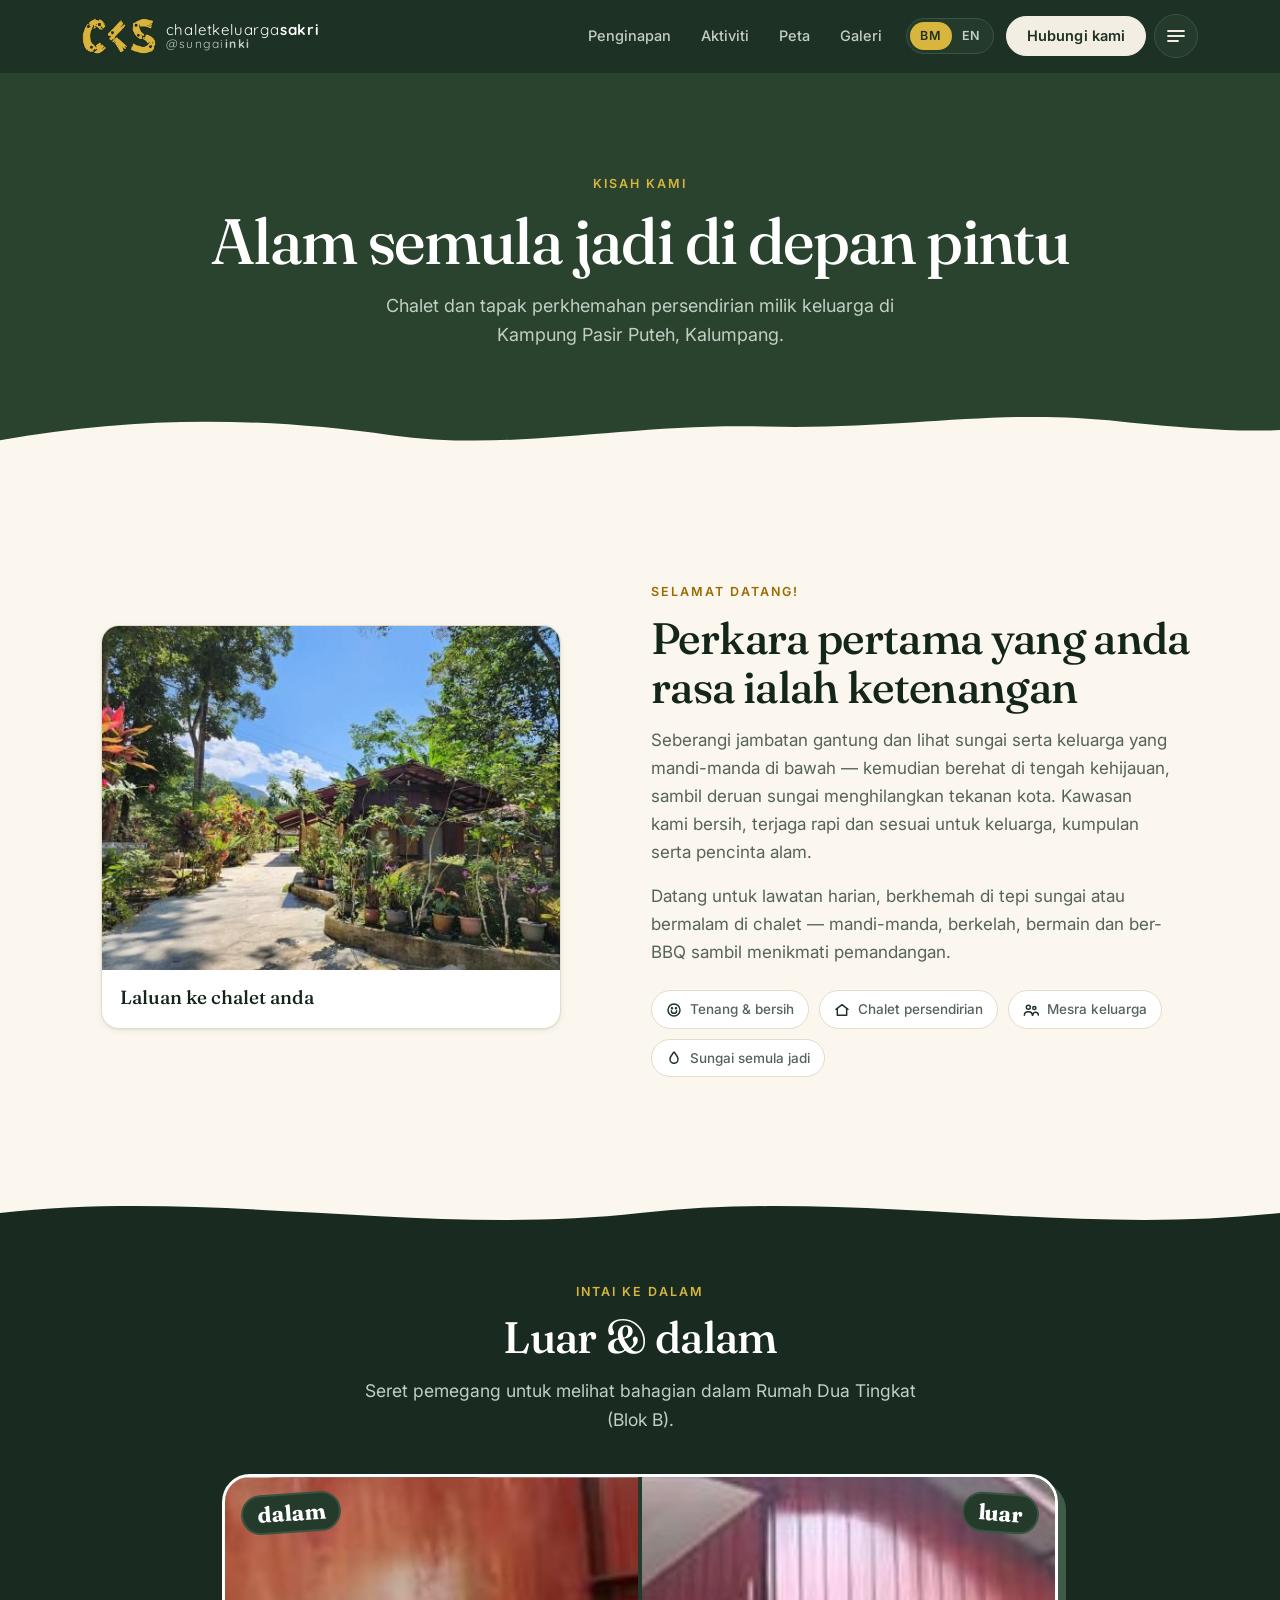
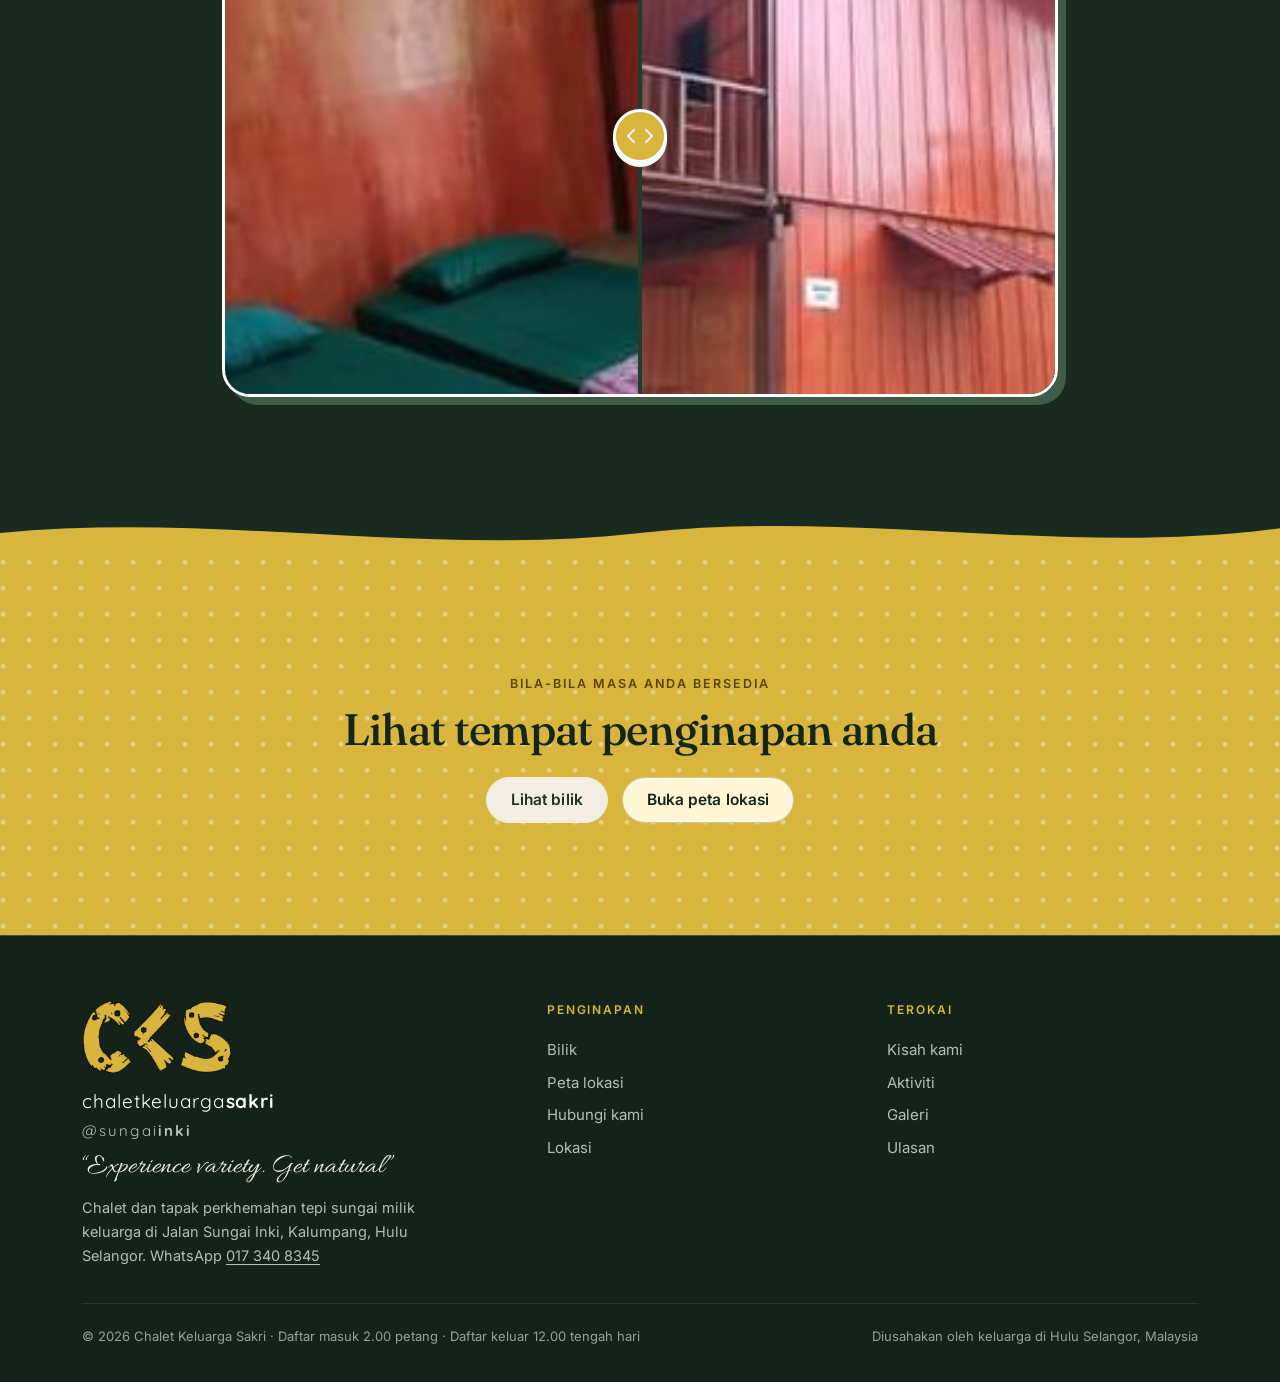
==== commit 051f2848: "Mix bright and dark sections and add pop effects Alternate the dark green with light cream sections " ====
--- a/About.dc.html
+++ b/About.dc.html
@@ -42,7 +42,7 @@
   <dc-import name="Header" current="about"></dc-import>
   <dc-import name="PageHero" kicker="kisah kami" title="Alam semula jadi di depan pintu" lede="Chalet dan tapak perkhemahan persendirian milik keluarga di Kampung Pasir Puteh, Kalumpang."></dc-import>
 
-  <section>
+  <section class="theme-light">
     <div class="wrap story">
       <figure class="polaroid pop-in">
         <img src="./photos/path.jpg" alt="Laluan taman ke chalet">
@@ -63,7 +63,7 @@
     </div>
   </section>
 
-  <svg class="divider" viewBox="0 0 1440 60" preserveAspectRatio="none" aria-hidden="true"><path d="M0 30 C240 0 480 60 720 30 C960 0 1200 60 1440 30 L1440 60 L0 60Z" fill="#192B20"/></svg>
+  <svg class="divider" viewBox="0 0 1440 60" preserveAspectRatio="none" aria-hidden="true" style="background:#FBF7EE"><path d="M0 30 C240 0 480 60 720 30 C960 0 1200 60 1440 30 L1440 60 L0 60Z" fill="#192B20"/></svg>
   <section class="bg-paper" style="padding-top:40px">
     <div class="wrap" style="max-width:900px">
       <div class="center">
@@ -84,9 +84,9 @@
       </div>
     </div>
   </section>
-  <svg class="divider" viewBox="0 0 1440 60" preserveAspectRatio="none" aria-hidden="true"><path d="M0 0 L1440 0 L1440 24 C1200 60 960 0 720 30 C480 60 240 4 0 30Z" fill="#192B20"/></svg>
+  <svg class="divider" viewBox="0 0 1440 60" preserveAspectRatio="none" aria-hidden="true" style="background:#D8B53D"><path d="M0 0 L1440 0 L1440 24 C1200 60 960 0 720 30 C480 60 240 4 0 30Z" fill="#192B20"/></svg>
 
-  <section class="center">
+  <section class="center theme-sun">
     <div class="wrap">
       <div class="kicker pop-in">bila-bila masa anda bersedia</div>
       <h2 class="pop-in">Lihat tempat penginapan anda</h2>
--- a/site.css
+++ b/site.css
@@ -27,6 +27,10 @@
   --hand:'Fraunces', Georgia, serif;
   --bounce:cubic-bezier(.2,.7,.2,1);
   --ease:cubic-bezier(.2,.7,.2,1);
+  --pop:cubic-bezier(.34,1.56,.64,1);
+  --coral:#FF6B4A;
+  --teal:#2EC4B6;
+  --pink:#F06C9B;
   --radius:18px;
 }
 *{box-sizing:border-box}
@@ -65,7 +69,7 @@
 .btn svg{transition:transform .25s var(--ease)}
 .btn:hover svg{transform:translateX(2px)}
 .btn-main{background:var(--leaf); border-color:var(--leaf); color:var(--on-accent)}
-.btn-main:hover{background:#fff; border-color:#fff; box-shadow:0 10px 24px -10px rgba(0,0,0,.6)}
+.btn-main:hover{background:var(--forest); border-color:var(--forest); box-shadow:0 10px 24px -10px rgba(0,0,0,.45)}
 .btn-soft{background:var(--white)}
 .btn-sun{background:var(--sun); border-color:var(--sun); color:var(--on-accent)}
 .btn-sun:hover{background:#F0C46A; border-color:#F0C46A}
@@ -78,7 +82,7 @@
 .pills{display:flex; flex-wrap:wrap; gap:10px}
 
 /* ---------- reveal on scroll ---------- */
-.pop-in{opacity:0; transform:translateY(18px); transition:opacity .8s var(--ease), transform .8s var(--ease)}
+.pop-in{opacity:0; transform:translateY(26px) scale(.94); transition:opacity .7s var(--ease), transform .8s var(--pop)}
 .pop-in.in{opacity:1; transform:none}
 
 /* ---------- header ---------- */
@@ -209,7 +213,7 @@
 .chips{display:grid; grid-template-columns:repeat(4,1fr); gap:8px}
 .chip{display:flex; flex-direction:column; align-items:center; justify-content:center; gap:6px; padding:12px 6px; border-radius:12px; border:1.5px solid var(--line); background:var(--white); cursor:pointer; font-weight:600; font-size:13px; line-height:1.2; color:var(--ink-2); transition:border-color .2s, background .2s, color .2s, box-shadow .2s}
 .chip:hover{border-color:var(--leaf-2)}
-.chip[aria-checked=true]{border-color:var(--leaf); background:var(--mint); color:#fff; box-shadow:0 0 0 1px var(--leaf)}
+.chip[aria-checked=true]{border-color:var(--leaf); background:var(--mint); color:var(--forest); box-shadow:0 0 0 1px var(--leaf)}
 @keyframes hop{40%{transform:translateY(-4px)}}
 @media (max-width:440px){ .chips{grid-template-columns:repeat(2,1fr)} }
 .input{width:100%; padding:12px 14px; border-radius:12px; border:1.5px solid var(--line); background:var(--white); font-size:15.5px; transition:border-color .2s, box-shadow .2s}
@@ -271,3 +275,77 @@
   *,*::before,*::after{animation:none!important; transition-duration:.01ms!important}
   .pop-in{opacity:1; transform:none; transition:none}
 }
+
+
+/* =========================================================================
+   Colour moods: dark (default), light and sun.
+   Add class="theme-light" or "theme-sun" to a section; "theme-dark" brings
+   the dark green back inside a light section (e.g. a panel).
+   ========================================================================= */
+.theme-light{
+  --cream:#FBF7EE; --paper:#F2ECDD; --mint:#E4F0E1; --white:#FFFFFF; --deep:#1E3226;
+  --leaf:#1E3226; --leaf-2:#6E9B78; --leaf-3:#D5E6D6; --forest:#14261A;
+  --ink:#22302A; --ink-2:#55635A; --on-accent:#FFFFFF; --line:#E3DCCB;
+  --shadow-sm:0 1px 2px rgba(30,50,38,.06), 0 2px 8px -2px rgba(30,50,38,.10);
+  --shadow-md:0 2px 4px rgba(30,50,38,.05), 0 18px 40px -18px rgba(30,50,38,.32);
+  --shadow-lg:0 30px 70px -28px rgba(30,50,38,.42);
+  background:var(--cream); color:var(--ink); color-scheme:light;
+}
+.theme-light.bg-paper{background:var(--paper)}
+.theme-light .kicker{color:#9A6B00}
+.theme-light [stroke="#F2EEE4"]{stroke:#1E3226}
+.theme-light [fill="#F2EEE4"]{fill:#1E3226}
+.theme-light .ticks li::before{background-image:url("data:image/svg+xml,%3Csvg xmlns='http://www.w3.org/2000/svg' viewBox='0 0 24 24' fill='none' stroke='%232E8B57' stroke-width='2.6' stroke-linecap='round' stroke-linejoin='round'%3E%3Cpath d='M5 12.5l4.5 4.5L19 7.5'/%3E%3C/svg%3E")}
+.theme-light select.input{background-image:url("data:image/svg+xml,%3Csvg xmlns='http://www.w3.org/2000/svg' viewBox='0 0 24 24' fill='none' stroke='%2355635A' stroke-width='2' stroke-linecap='round' stroke-linejoin='round'%3E%3Cpath d='M6 9l6 6 6-6'/%3E%3C/svg%3E")}
+
+.theme-dark{
+  --cream:#1E3226; --paper:#192B20; --mint:#29432F; --white:#243B2C; --deep:#142219;
+  --leaf:#F2EEE4; --leaf-2:#B9CDBC; --leaf-3:#3E5C48; --forest:#FFFFFF;
+  --ink:#FFFFFF; --ink-2:#C3CEC5; --on-accent:#1E3226; --line:#3A5444;
+  --shadow-sm:0 1px 2px rgba(0,0,0,.18), 0 2px 8px -2px rgba(0,0,0,.25);
+  --shadow-md:0 2px 4px rgba(0,0,0,.12), 0 18px 40px -18px rgba(0,0,0,.55);
+  --shadow-lg:0 30px 70px -28px rgba(0,0,0,.7);
+  color:var(--ink); color-scheme:dark;
+}
+.theme-dark .kicker{color:var(--sun)}
+.theme-dark [stroke="#F2EEE4"]{stroke:#F2EEE4}
+.theme-dark [fill="#F2EEE4"]{fill:#F2EEE4}
+
+.theme-sun{
+  --forest:#14261A; --ink:#1F2A22; --ink-2:#3F3A1C; --line:rgba(20,38,26,.22); --white:#FFF6D6;
+  background:var(--sun) radial-gradient(circle at 12% 20%, rgba(255,255,255,.35) 0 2px, transparent 3px) 0 0/26px 26px;
+  color:var(--ink); color-scheme:light;
+}
+.theme-sun .kicker{color:#5A4200}
+.theme-sun [stroke="#F2EEE4"]{stroke:#1E3226}
+
+/* =========================================================================
+   Pop: lively hovers, stickers and the "Ada soalan?" card
+   ========================================================================= */
+.stay,.know-card,.polaroid,.card-strong{transition:transform .45s var(--pop), box-shadow .45s var(--ease), border-color .3s, opacity .7s var(--ease)}
+.stay:hover,.stay.pop-in.in:hover,.polaroid:hover,.polaroid.pop-in.in:hover,.know-card:hover{transform:translateY(-8px) rotate(-.6deg); box-shadow:8px 10px 0 var(--sun), var(--shadow-md)}
+.stays .stay:nth-child(2):hover{box-shadow:8px 10px 0 var(--coral), var(--shadow-md)}
+.stays .stay:nth-child(3):hover{box-shadow:8px 10px 0 var(--teal), var(--shadow-md)}
+.btn{transition:transform .35s var(--pop), box-shadow .25s, background .2s, border-color .2s, color .2s}
+.btn:hover{transform:translateY(-2px) scale(1.03)}
+.btn:active{transform:scale(.97)}
+
+.sticker-pop{position:absolute; z-index:3; display:inline-flex; align-items:center; gap:8px; padding:9px 15px; border-radius:999px; font:700 13.5px/1 var(--body); color:#14261A; box-shadow:0 12px 24px -10px rgba(0,0,0,.5); animation:bob 4s ease-in-out infinite; white-space:nowrap}
+.sticker-pop i{width:8px; height:8px; border-radius:50%; background:currentColor; opacity:.55}
+.sticker-pop.s-coral{background:var(--coral); color:#fff}
+.sticker-pop.s-teal{background:var(--teal)}
+.sticker-pop.s-sun{background:var(--sun)}
+.sticker-pop.s-pink{background:var(--pink); color:#fff}
+@keyframes bob{0%,100%{transform:translateY(0) rotate(var(--r,0deg))}50%{transform:translateY(-9px) rotate(var(--r,0deg))}}
+
+.pop-card{position:fixed; left:20px; bottom:20px; z-index:95; width:min(330px, calc(100% - 40px)); background:#FBF7EE; color:#22302A; border-radius:22px; padding:20px 20px 18px; box-shadow:0 30px 60px -20px rgba(0,0,0,.55), 0 0 0 4px var(--sun); transform:translateY(30px) scale(.6); transform-origin:15% 100%; opacity:0; visibility:hidden; transition:transform .55s var(--pop), opacity .3s, visibility 0s linear .55s}
+.pop-card.show{transform:none; opacity:1; visibility:visible; transition:transform .55s var(--pop), opacity .3s}
+.pop-card .pop-logo{height:34px; width:auto; margin-bottom:10px}
+.pop-card b{display:block; font-family:var(--round); font-weight:500; font-size:22px; color:#14261A; margin-bottom:4px}
+.pop-card p{margin:0 0 14px; font-size:14.5px; color:#55635A}
+.pop-card .btn{background:#1F8F55; border-color:#1F8F55; color:#fff}
+.pop-card .btn:hover{background:#18784A; border-color:#18784A}
+.pop-x{position:absolute; top:12px; right:12px; width:32px; height:32px; border-radius:50%; border:none; background:#EFE8D6; color:#14261A; display:grid; place-items:center; cursor:pointer; transition:transform .3s var(--pop)}
+.pop-x:hover{transform:rotate(90deg) scale(1.08)}
+@media (max-width:560px){ .pop-card{left:12px; right:12px; bottom:12px; width:auto} }
+@media (prefers-reduced-motion:reduce){ .sticker-pop{animation:none} }
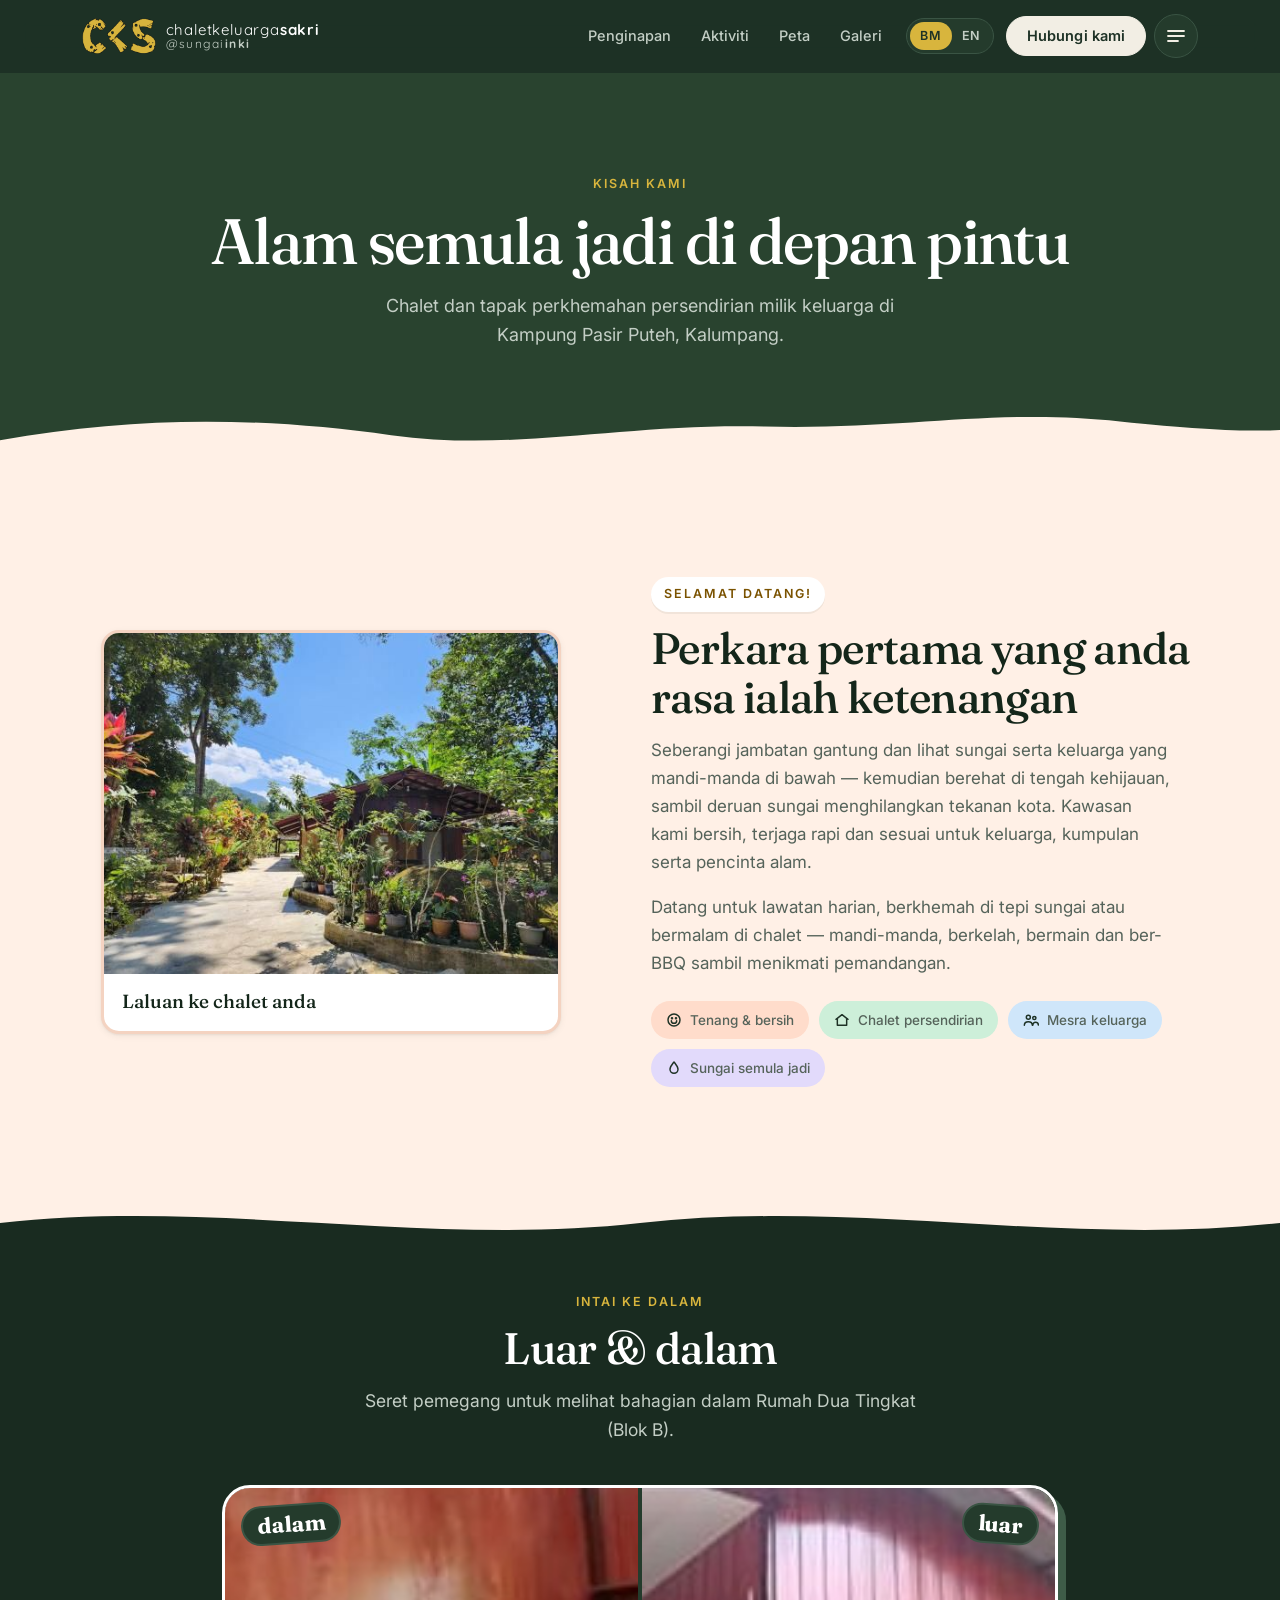
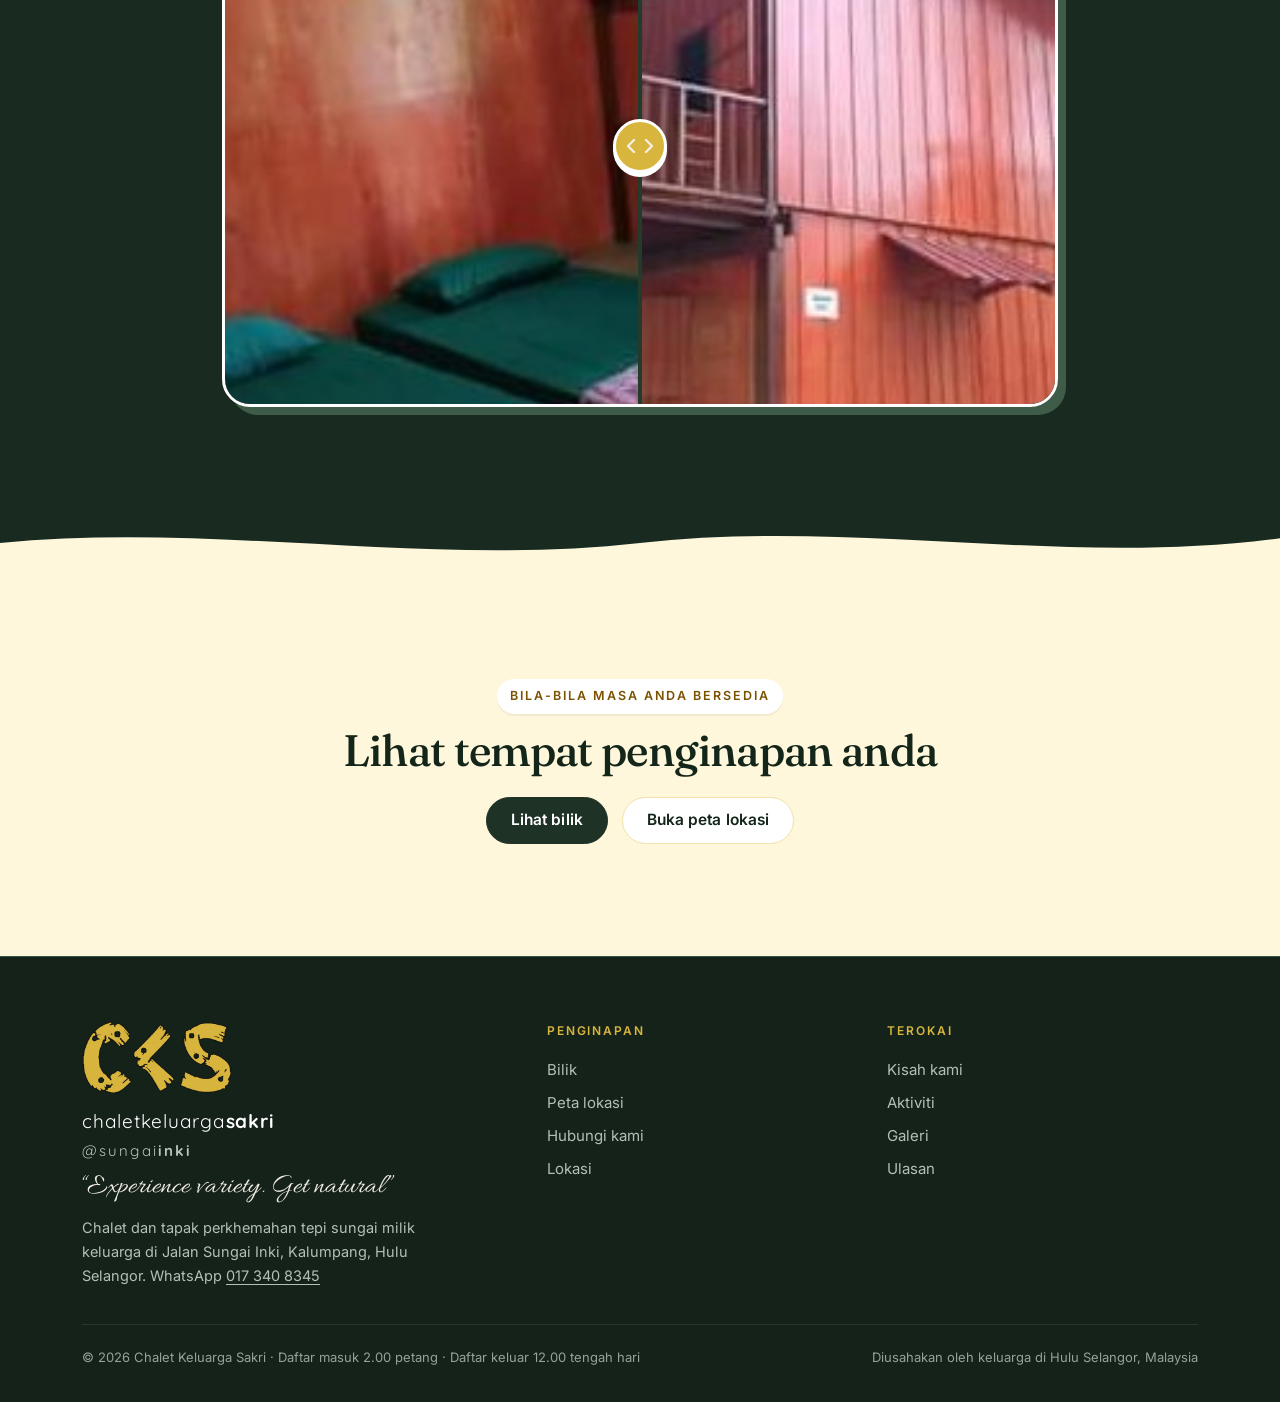
==== commit 89b3e4a2: "Add pastel colours Give each light section its own pastel tint (peach, mint, sky, lavender, butter)," ====
--- a/About.dc.html
+++ b/About.dc.html
@@ -40,9 +40,9 @@
 
 <div class="page">
   <dc-import name="Header" current="about"></dc-import>
-  <dc-import name="PageHero" kicker="kisah kami" title="Alam semula jadi di depan pintu" lede="Chalet dan tapak perkhemahan persendirian milik keluarga di Kampung Pasir Puteh, Kalumpang."></dc-import>
+  <dc-import name="PageHero" hills="#FFF0E6" kicker="kisah kami" title="Alam semula jadi di depan pintu" lede="Chalet dan tapak perkhemahan persendirian milik keluarga di Kampung Pasir Puteh, Kalumpang."></dc-import>
 
-  <section class="theme-light">
+  <section class="theme-light p-peach">
     <div class="wrap story">
       <figure class="polaroid pop-in">
         <img src="./photos/path.jpg" alt="Laluan taman ke chalet">
@@ -63,7 +63,7 @@
     </div>
   </section>
 
-  <svg class="divider" viewBox="0 0 1440 60" preserveAspectRatio="none" aria-hidden="true" style="background:#FBF7EE"><path d="M0 30 C240 0 480 60 720 30 C960 0 1200 60 1440 30 L1440 60 L0 60Z" fill="#192B20"/></svg>
+  <svg class="divider" viewBox="0 0 1440 60" preserveAspectRatio="none" aria-hidden="true" style="background:#FFF0E6"><path d="M0 30 C240 0 480 60 720 30 C960 0 1200 60 1440 30 L1440 60 L0 60Z" fill="#192B20"/></svg>
   <section class="bg-paper" style="padding-top:40px">
     <div class="wrap" style="max-width:900px">
       <div class="center">
@@ -84,9 +84,9 @@
       </div>
     </div>
   </section>
-  <svg class="divider" viewBox="0 0 1440 60" preserveAspectRatio="none" aria-hidden="true" style="background:#D8B53D"><path d="M0 0 L1440 0 L1440 24 C1200 60 960 0 720 30 C480 60 240 4 0 30Z" fill="#192B20"/></svg>
+  <svg class="divider" viewBox="0 0 1440 60" preserveAspectRatio="none" aria-hidden="true" style="background:#FFF7DB"><path d="M0 0 L1440 0 L1440 24 C1200 60 960 0 720 30 C480 60 240 4 0 30Z" fill="#192B20"/></svg>
 
-  <section class="center theme-sun">
+  <section class="center theme-light p-butter">
     <div class="wrap">
       <div class="kicker pop-in">bila-bila masa anda bersedia</div>
       <h2 class="pop-in">Lihat tempat penginapan anda</h2>
--- a/site.css
+++ b/site.css
@@ -31,6 +31,8 @@
   --coral:#FF6B4A;
   --teal:#2EC4B6;
   --pink:#F06C9B;
+  /* pastels */
+  --p-peach:#FFDCCB; --p-mint:#CDEFD9; --p-sky:#CFE6FA; --p-lav:#E2DAFB; --p-butter:#FFEDAD; --p-pink:#FFD3E2;
   --radius:18px;
 }
 *{box-sizing:border-box}
@@ -324,21 +326,22 @@
    ========================================================================= */
 .stay,.know-card,.polaroid,.card-strong{transition:transform .45s var(--pop), box-shadow .45s var(--ease), border-color .3s, opacity .7s var(--ease)}
 .stay:hover,.stay.pop-in.in:hover,.polaroid:hover,.polaroid.pop-in.in:hover,.know-card:hover{transform:translateY(-8px) rotate(-.6deg); box-shadow:8px 10px 0 var(--sun), var(--shadow-md)}
-.stays .stay:nth-child(2):hover{box-shadow:8px 10px 0 var(--coral), var(--shadow-md)}
-.stays .stay:nth-child(3):hover{box-shadow:8px 10px 0 var(--teal), var(--shadow-md)}
+.stays .stay:nth-child(3n+1):hover{box-shadow:8px 10px 0 #FFB08C, var(--shadow-md)}
+.stays .stay:nth-child(3n+2):hover{box-shadow:8px 10px 0 #B6A4F2, var(--shadow-md)}
+.stays .stay:nth-child(3n):hover{box-shadow:8px 10px 0 #8FD3AA, var(--shadow-md)}
 .btn{transition:transform .35s var(--pop), box-shadow .25s, background .2s, border-color .2s, color .2s}
 .btn:hover{transform:translateY(-2px) scale(1.03)}
 .btn:active{transform:scale(.97)}
 
 .sticker-pop{position:absolute; z-index:3; display:inline-flex; align-items:center; gap:8px; padding:9px 15px; border-radius:999px; font:700 13.5px/1 var(--body); color:#14261A; box-shadow:0 12px 24px -10px rgba(0,0,0,.5); animation:bob 4s ease-in-out infinite; white-space:nowrap}
 .sticker-pop i{width:8px; height:8px; border-radius:50%; background:currentColor; opacity:.55}
-.sticker-pop.s-coral{background:var(--coral); color:#fff}
-.sticker-pop.s-teal{background:var(--teal)}
+.sticker-pop.s-coral{background:var(--p-peach)}
+.sticker-pop.s-teal{background:var(--p-mint)}
 .sticker-pop.s-sun{background:var(--sun)}
-.sticker-pop.s-pink{background:var(--pink); color:#fff}
+.sticker-pop.s-pink{background:var(--p-lav)}
 @keyframes bob{0%,100%{transform:translateY(0) rotate(var(--r,0deg))}50%{transform:translateY(-9px) rotate(var(--r,0deg))}}
 
-.pop-card{position:fixed; left:20px; bottom:20px; z-index:95; width:min(330px, calc(100% - 40px)); background:#FBF7EE; color:#22302A; border-radius:22px; padding:20px 20px 18px; box-shadow:0 30px 60px -20px rgba(0,0,0,.55), 0 0 0 4px var(--sun); transform:translateY(30px) scale(.6); transform-origin:15% 100%; opacity:0; visibility:hidden; transition:transform .55s var(--pop), opacity .3s, visibility 0s linear .55s}
+.pop-card{background-image:linear-gradient(160deg, #FFF6E9, #F3EEFF); position:fixed; left:20px; bottom:20px; z-index:95; width:min(330px, calc(100% - 40px)); background:#FBF7EE; color:#22302A; border-radius:22px; padding:20px 20px 18px; box-shadow:0 30px 60px -20px rgba(0,0,0,.55), 0 0 0 4px var(--p-lav), 0 0 0 8px var(--p-butter); transform:translateY(30px) scale(.6); transform-origin:15% 100%; opacity:0; visibility:hidden; transition:transform .55s var(--pop), opacity .3s, visibility 0s linear .55s}
 .pop-card.show{transform:none; opacity:1; visibility:visible; transition:transform .55s var(--pop), opacity .3s}
 .pop-card .pop-logo{height:34px; width:auto; margin-bottom:10px}
 .pop-card b{display:block; font-family:var(--round); font-weight:500; font-size:22px; color:#14261A; margin-bottom:4px}
@@ -349,3 +352,42 @@
 .pop-x:hover{transform:rotate(90deg) scale(1.08)}
 @media (max-width:560px){ .pop-card{left:12px; right:12px; bottom:12px; width:auto} }
 @media (prefers-reduced-motion:reduce){ .sticker-pop{animation:none} }
+
+
+/* =========================================================================
+   Pastel section tints (use with .theme-light): p-peach, p-mint, p-sky,
+   p-lav, p-butter, p-pink
+   ========================================================================= */
+.theme-light.p-peach{--cream:#FFF0E6; --line:#F4D3C1}
+.theme-light.p-mint{--cream:#E6F7EC; --line:#C8E7D3}
+.theme-light.p-sky{--cream:#E6F2FD; --line:#C8DEF3}
+.theme-light.p-lav{--cream:#F0ECFD; --line:#DAD1F4}
+.theme-light.p-butter{--cream:#FFF7DB; --line:#F0E2A9}
+.theme-light.p-pink{--cream:#FFEEF4; --line:#F4CEDC}
+
+/* section labels become little pills */
+.theme-light .kicker{background:#fff; color:#7A5200; padding:7px 13px; border-radius:999px; box-shadow:0 2px 0 rgba(20,38,26,.06)}
+.theme-light .center .kicker,.theme-light .kicker{margin-bottom:2px}
+
+/* stay cards in pastel */
+.theme-light .stays .stay{border-color:transparent}
+.theme-light .stays .stay:nth-child(3n+1){background:var(--p-peach)}
+.theme-light .stays .stay:nth-child(3n+2){background:var(--p-lav)}
+.theme-light .stays .stay:nth-child(3n){background:var(--p-mint)}
+.theme-light .stays .stay .cap-tag{background:#fff; border-color:transparent}
+.theme-light .stays .stay .price-row{border-bottom-color:rgba(20,38,26,.12)}
+.theme-light .stays .stay .btn-soft{background:#fff; border-color:transparent}
+
+/* pastel pills */
+.theme-light .pill{border-color:transparent}
+.theme-light .pills .pill:nth-child(4n+1){background:var(--p-peach)}
+.theme-light .pills .pill:nth-child(4n+2){background:var(--p-mint)}
+.theme-light .pills .pill:nth-child(4n+3){background:var(--p-sky)}
+.theme-light .pills .pill:nth-child(4n){background:var(--p-lav)}
+
+/* photo cards on pastel get a soft tinted frame */
+.theme-light .polaroids .polaroid:nth-child(4n+1){border-color:var(--p-peach)}
+.theme-light .polaroids .polaroid:nth-child(4n+2){border-color:var(--p-mint)}
+.theme-light .polaroids .polaroid:nth-child(4n+3){border-color:var(--p-sky)}
+.theme-light .polaroids .polaroid:nth-child(4n){border-color:var(--p-lav)}
+.theme-light .polaroid{border-width:3px}
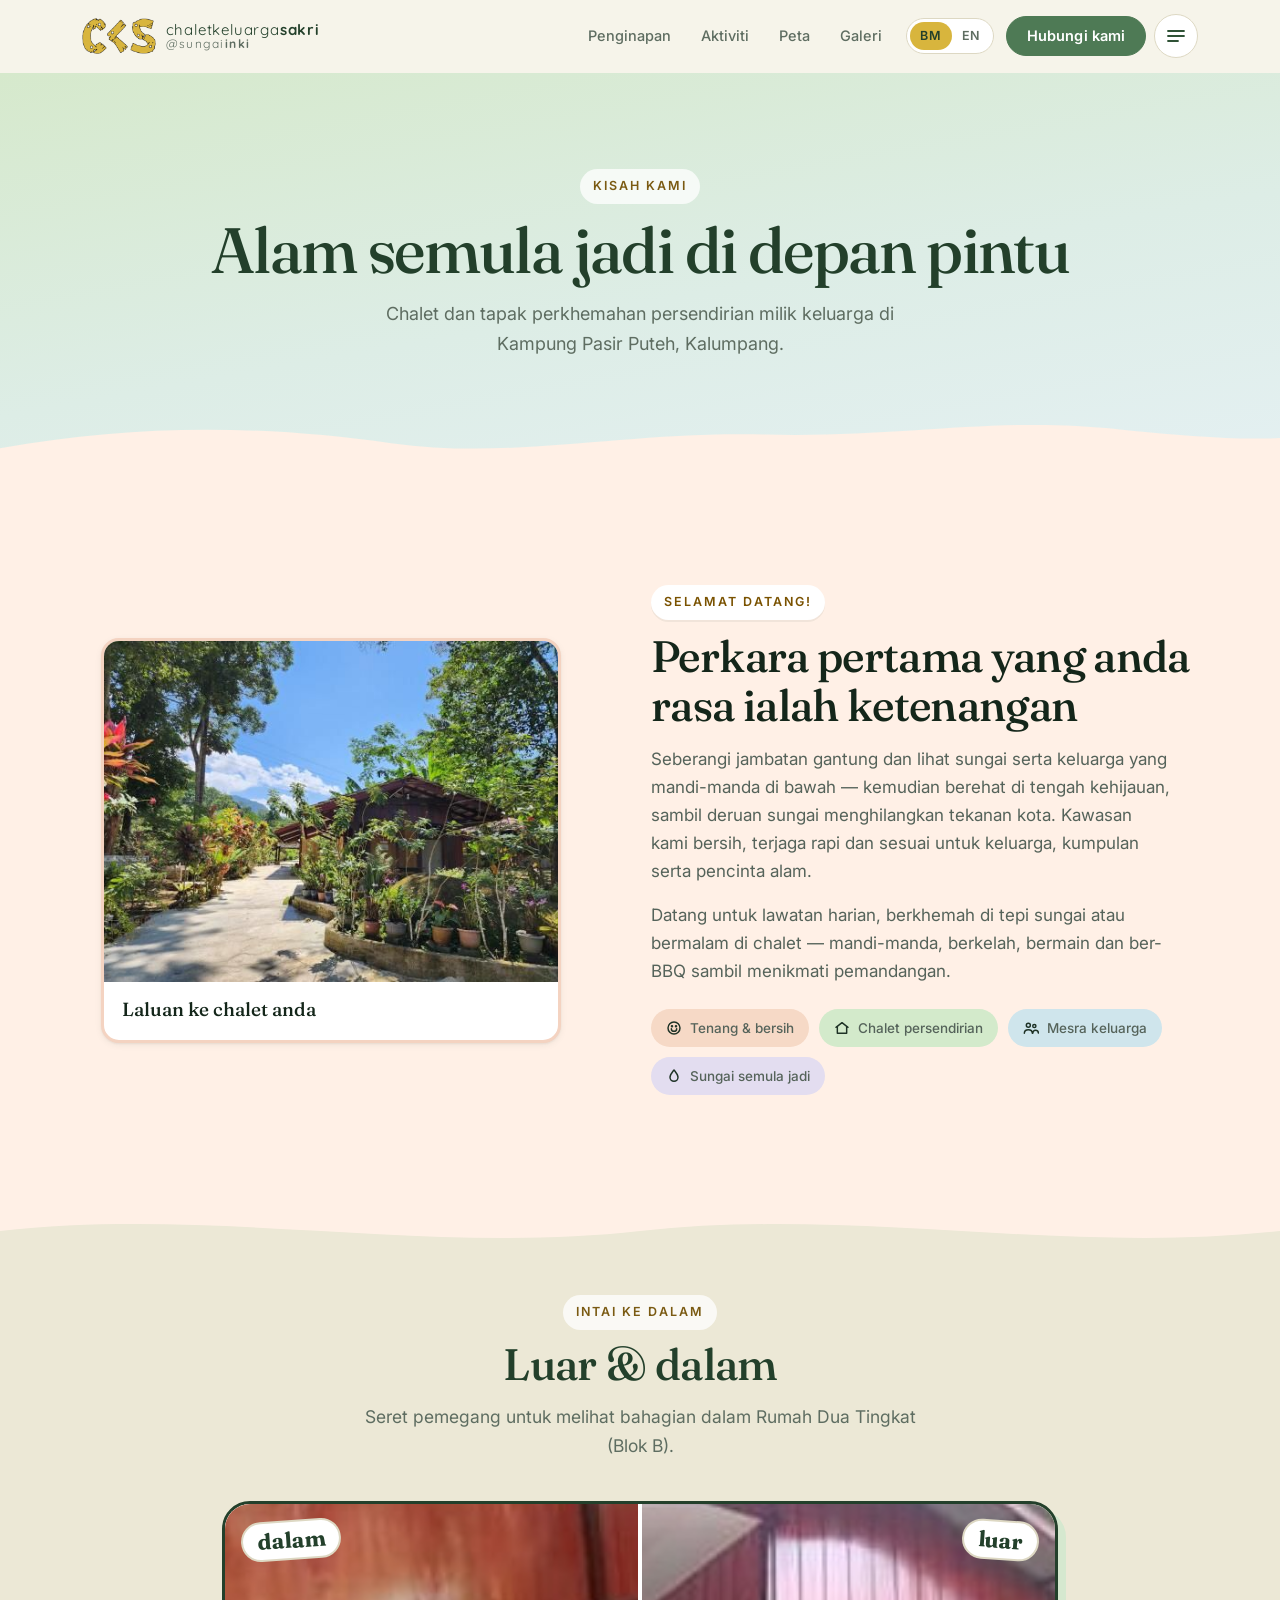
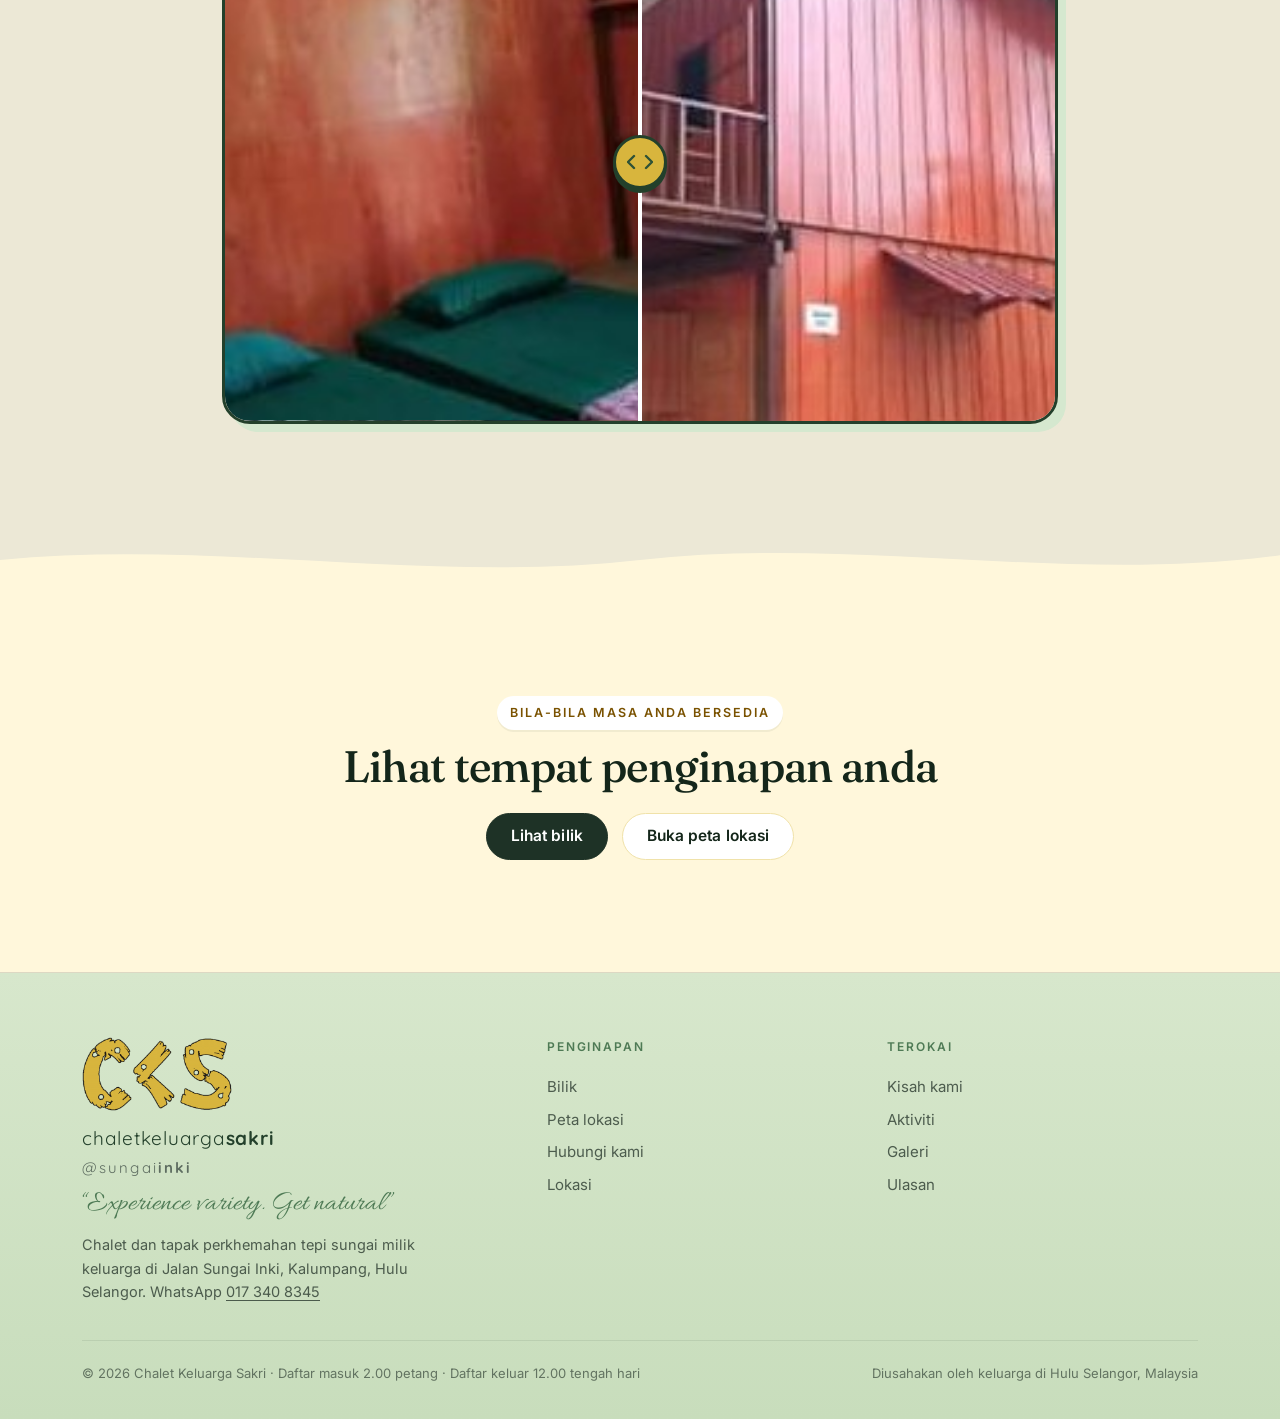
==== commit eed5be85: "Switch the whole site to a pastel nature theme Replace the dark green base with light parchment, sag" ====
--- a/About.dc.html
+++ b/About.dc.html
@@ -7,7 +7,7 @@
 <link rel="icon" href="brand/favicon.ico" sizes="any">
 <link rel="icon" type="image/png" href="brand/favicon-64.png">
 <link rel="apple-touch-icon" href="brand/apple-touch-icon.png">
-<meta name="theme-color" content="#1E3226">
+<meta name="theme-color" content="#DCEBD3">
 <script src="./lang-en.js"></script>
 <script src="./i18n.js"></script>
 <script src="./support.js"></script>
@@ -63,7 +63,7 @@
     </div>
   </section>
 
-  <svg class="divider" viewBox="0 0 1440 60" preserveAspectRatio="none" aria-hidden="true" style="background:#FFF0E6"><path d="M0 30 C240 0 480 60 720 30 C960 0 1200 60 1440 30 L1440 60 L0 60Z" fill="#192B20"/></svg>
+  <svg class="divider" viewBox="0 0 1440 60" preserveAspectRatio="none" aria-hidden="true" style="background:#FFF0E6"><path d="M0 30 C240 0 480 60 720 30 C960 0 1200 60 1440 30 L1440 60 L0 60Z" fill="#ECE8D6"/></svg>
   <section class="bg-paper" style="padding-top:40px">
     <div class="wrap" style="max-width:900px">
       <div class="center">
@@ -84,7 +84,7 @@
       </div>
     </div>
   </section>
-  <svg class="divider" viewBox="0 0 1440 60" preserveAspectRatio="none" aria-hidden="true" style="background:#FFF7DB"><path d="M0 0 L1440 0 L1440 24 C1200 60 960 0 720 30 C480 60 240 4 0 30Z" fill="#192B20"/></svg>
+  <svg class="divider" viewBox="0 0 1440 60" preserveAspectRatio="none" aria-hidden="true" style="background:#FFF7DB"><path d="M0 0 L1440 0 L1440 24 C1200 60 960 0 720 30 C480 60 240 4 0 30Z" fill="#ECE8D6"/></svg>
 
   <section class="center theme-light p-butter">
     <div class="wrap">
--- a/site.css
+++ b/site.css
@@ -1,27 +1,27 @@
-/* Chalet Keluarga Sakri — shared look: deep forest green, white type, cream accents. */
+/* Chalet Keluarga Sakri — shared look: pastel nature (sage, moss, sand, river, blossom). */
 :root{
-  color-scheme:dark;
-  --cream:#1E3226;   /* page background: the main green */
-  --paper:#192B20;   /* alternate section background */
-  --mint:#29432F;    /* tinted surfaces, hovers */
-  --white:#243B2C;   /* cards and controls */
-  --deep:#142219;    /* darkest green: footer, feature panels */
-  --leaf:#F2EEE4;    /* accent: cream */
-  --leaf-2:#B9CDBC;
-  --leaf-3:#3E5C48;
-  --forest:#FFFFFF;  /* headings */
-  --ink:#FFFFFF;     /* body text */
-  --ink-2:#C3CEC5;   /* secondary text */
-  --on-accent:#1E3226;
-  --river:#8CC3CF;
-  --river-2:#7CC0CF;
+  color-scheme:light;
+  --cream:#F6F4EA;   /* page background: warm parchment */
+  --paper:#ECE8D6;   /* sand */
+  --mint:#DCEBD3;    /* sage */
+  --white:#FFFFFF;   /* cards and controls */
+  --deep:#CFE2C4;    /* moss pastel: footer, feature panels */
+  --leaf:#4E7A55;    /* accent: moss green */
+  --leaf-2:#8DB48F;
+  --leaf-3:#D5E8CF;
+  --forest:#23402B;  /* headings */
+  --ink:#2C3B30;     /* body text */
+  --ink-2:#5E6D61;   /* secondary text */
+  --on-accent:#FFFFFF;
+  --river:#A9D3DF;
+  --river-2:#5F9FB2;
   --sun:#D8B53D;     /* CKS logo yellow */
-  --blush:#EBC9BA;
-  --wood:#E58F75;
-  --line:#3A5444;
-  --shadow-sm:0 1px 2px rgba(0,0,0,.18), 0 2px 8px -2px rgba(0,0,0,.25);
-  --shadow-md:0 2px 4px rgba(0,0,0,.12), 0 18px 40px -18px rgba(0,0,0,.55);
-  --shadow-lg:0 30px 70px -28px rgba(0,0,0,.7);
+  --blush:#F3D3C2;
+  --wood:#B86B4B;
+  --line:#DDD8C3;
+  --shadow-sm:0 1px 2px rgba(35,64,43,.06), 0 2px 8px -2px rgba(35,64,43,.10);
+  --shadow-md:0 2px 4px rgba(35,64,43,.05), 0 18px 40px -18px rgba(35,64,43,.30);
+  --shadow-lg:0 30px 70px -28px rgba(35,64,43,.40);
   --round:'Fraunces', Georgia, 'Times New Roman', serif;
   --body:'Inter', system-ui, -apple-system, 'Segoe UI', sans-serif;
   --hand:'Fraunces', Georgia, serif;
@@ -32,7 +32,7 @@
   --teal:#2EC4B6;
   --pink:#F06C9B;
   /* pastels */
-  --p-peach:#FFDCCB; --p-mint:#CDEFD9; --p-sky:#CFE6FA; --p-lav:#E2DAFB; --p-butter:#FFEDAD; --p-pink:#FFD3E2;
+  --p-peach:#F6D9C6; --p-mint:#D3EACB; --p-sky:#CFE5EC; --p-lav:#E3DDF0; --p-butter:#F5E8B8; --p-pink:#F4D6DC;
   --radius:18px;
 }
 *{box-sizing:border-box}
@@ -53,7 +53,7 @@
 h1{font-size:clamp(38px,5.4vw,64px); line-height:1.05; letter-spacing:-.025em}
 h2{font-size:clamp(30px,3.8vw,44px); line-height:1.12; margin:10px 0 14px}
 h3{font-size:21px; line-height:1.25}
-.kicker{font-family:var(--body); font-size:12.5px; font-weight:600; letter-spacing:.16em; text-transform:uppercase; color:var(--sun); display:inline-flex; align-items:center; gap:10px}
+.kicker{font-family:var(--body); font-size:12.5px; font-weight:600; letter-spacing:.16em; text-transform:uppercase; color:#7A5A12; background:rgba(255,255,255,.75); padding:7px 13px; border-radius:999px; display:inline-flex; align-items:center; gap:10px}
 .kicker svg{width:16px; height:16px}
 .lede{font-size:17.5px; color:var(--ink-2); max-width:580px; margin:0}
 .hand{font-family:var(--hand); font-style:italic; font-weight:400; color:var(--leaf)}
@@ -88,14 +88,14 @@
 .pop-in.in{opacity:1; transform:none}
 
 /* ---------- header ---------- */
-.site-header{position:sticky; top:0; z-index:50; background:rgba(30,50,38,.88); backdrop-filter:saturate(1.4) blur(14px); -webkit-backdrop-filter:saturate(1.4) blur(14px); border-bottom:1px solid transparent; transition:border-color .3s, background .3s}
-.site-header.scrolled{border-bottom-color:var(--line); background:rgba(30,50,38,.96)}
+.site-header{position:sticky; top:0; z-index:50; background:rgba(246,244,234,.86); backdrop-filter:saturate(1.4) blur(14px); -webkit-backdrop-filter:saturate(1.4) blur(14px); border-bottom:1px solid transparent; transition:border-color .3s, background .3s}
+.site-header.scrolled{border-bottom-color:var(--line); background:rgba(246,244,234,.96)}
 .nav{display:flex; align-items:center; justify-content:space-between; gap:16px; height:72px}
 .logo{display:flex; align-items:center; gap:10px; font-family:var(--round); font-weight:500; font-size:20px; letter-spacing:-.01em; color:var(--forest); white-space:nowrap}
 .logo-mark{height:36px; width:auto; flex:0 0 auto; transition:transform .4s var(--ease)}
 .logo:hover .logo-mark{transform:rotate(-4deg) scale(1.05)}
 .logo-words{display:flex; flex-direction:column; line-height:1.05; font-family:'Quicksand', var(--body); font-weight:400; letter-spacing:.04em}
-.logo-words .lw-1{font-size:15px; color:#fff}
+.logo-words .lw-1{font-size:15px; color:var(--forest)}
 .logo-words .lw-2{font-size:12px; color:var(--ink-2); letter-spacing:.12em}
 .logo-words b{font-weight:700}
 .lw-1 b,.lw-2 b{font-weight:700}
@@ -108,8 +108,8 @@
 .links .btn{padding:10px 20px; font-size:14.5px; margin-left:10px}
 .lang-switch{display:inline-flex; padding:3px; border-radius:999px; border:1.5px solid var(--line); background:var(--white); margin-left:8px}
 .lang-switch button{border:none; background:transparent; color:var(--ink-2); font:600 12.5px/1 var(--body); letter-spacing:.06em; padding:8px 10px; border-radius:999px; cursor:pointer; transition:background .2s, color .2s}
-.lang-switch button:hover{color:#fff}
-.lang-switch button[aria-pressed=true]{background:var(--sun); color:var(--on-accent)}
+.lang-switch button:hover{color:var(--forest)}
+.lang-switch button[aria-pressed=true]{background:var(--sun); color:#23402B}
 .menu-lang{margin-top:18px}
 .menu-lang .lang-switch{margin-left:0}
 @media (max-width:560px){ .links .lang-switch{display:none} }
@@ -248,20 +248,20 @@
 .round-btn:hover{border-color:var(--leaf-2); box-shadow:var(--shadow-sm)}
 
 /* ---------- footer ---------- */
-.site-footer{color:#DCE6DE; border-top:1px solid var(--line); margin-top:0}
+.site-footer{color:var(--ink); border-top:1px solid var(--line); margin-top:0}
 .site-footer .hills{display:none}
 .foot-body{background:var(--deep); padding:clamp(40px,6vw,64px) 0 34px}
 .foot-top{display:grid; grid-template-columns:1.4fr 1fr 1fr; gap:30px; padding:0 0 36px}
 .foot-brand img{width:150px; height:auto; display:block; margin-bottom:12px}
-.foot-brand .lw-1{font-family:'Quicksand', var(--body); font-size:19px; color:#fff; letter-spacing:.04em}
-.foot-brand .lw-2{font-family:'Quicksand', var(--body); font-size:15px; color:#B9C6BC; letter-spacing:.14em; margin-top:2px}
+.foot-brand .lw-1{font-family:'Quicksand', var(--body); font-size:19px; color:var(--forest); letter-spacing:.04em}
+.foot-brand .lw-2{font-family:'Quicksand', var(--body); font-size:15px; color:var(--ink-2); letter-spacing:.14em; margin-top:2px}
 .foot-brand .tagline{font-size:28px; margin-top:10px}
 .foot-hello{font-family:var(--round); font-style:italic; font-weight:400; color:#fff; font-size:clamp(28px,3.4vw,38px); line-height:1.1; letter-spacing:-.01em}
 .foot-about{font-size:14.5px; opacity:.8; margin:14px 0 0; max-width:340px}
-.foot-col h4{font-family:var(--body); font-weight:600; font-size:12px; letter-spacing:.16em; text-transform:uppercase; margin:0 0 14px; color:var(--sun)}
+.foot-col h4{font-family:var(--body); font-weight:600; font-size:12px; letter-spacing:.16em; text-transform:uppercase; margin:0 0 14px; color:var(--leaf)}
 .foot-col a{display:block; padding:4px 0; font-weight:400; font-size:15px; opacity:.8; transition:opacity .2s}
 .foot-col a:hover{opacity:1}
-.foot-bottom{border-top:1px solid rgba(220,230,222,.16); padding-top:22px; font-size:13px; opacity:.65; display:flex; justify-content:space-between; gap:12px; flex-wrap:wrap}
+.foot-bottom{border-top:1px solid rgba(35,64,43,.15); padding-top:22px; font-size:13px; opacity:.65; display:flex; justify-content:space-between; gap:12px; flex-wrap:wrap}
 @media (max-width:760px){ .foot-top{grid-template-columns:1fr 1fr} .foot-top > :first-child{grid-column:1 / -1} }
 
 /* ---------- celebration leaves (used on successful actions) ---------- */
@@ -301,17 +301,14 @@
 .theme-light select.input{background-image:url("data:image/svg+xml,%3Csvg xmlns='http://www.w3.org/2000/svg' viewBox='0 0 24 24' fill='none' stroke='%2355635A' stroke-width='2' stroke-linecap='round' stroke-linejoin='round'%3E%3Cpath d='M6 9l6 6 6-6'/%3E%3C/svg%3E")}
 
 .theme-dark{
-  --cream:#1E3226; --paper:#192B20; --mint:#29432F; --white:#243B2C; --deep:#142219;
-  --leaf:#F2EEE4; --leaf-2:#B9CDBC; --leaf-3:#3E5C48; --forest:#FFFFFF;
-  --ink:#FFFFFF; --ink-2:#C3CEC5; --on-accent:#1E3226; --line:#3A5444;
-  --shadow-sm:0 1px 2px rgba(0,0,0,.18), 0 2px 8px -2px rgba(0,0,0,.25);
-  --shadow-md:0 2px 4px rgba(0,0,0,.12), 0 18px 40px -18px rgba(0,0,0,.55);
-  --shadow-lg:0 30px 70px -28px rgba(0,0,0,.7);
-  color:var(--ink); color-scheme:dark;
-}
-.theme-dark .kicker{color:var(--sun)}
-.theme-dark [stroke="#F2EEE4"]{stroke:#F2EEE4}
-.theme-dark [fill="#F2EEE4"]{fill:#F2EEE4}
+  --cream:#DCEBD3; --paper:#CFE2C4; --mint:#C6DDBA; --white:#FFFFFF; --deep:#CFE2C4;
+  --leaf:#4E7A55; --leaf-2:#8DB48F; --leaf-3:#D5E8CF; --forest:#23402B;
+  --ink:#2C3B30; --ink-2:#55665A; --on-accent:#FFFFFF; --line:#C3D8B8;
+  color:var(--ink); color-scheme:light;
+}
+.theme-dark .kicker{color:#7A5A12}
+.theme-dark [stroke="#F2EEE4"]{stroke:#2F5236}
+.theme-dark [fill="#F2EEE4"]{fill:#2F5236}
 
 .theme-sun{
   --forest:#14261A; --ink:#1F2A22; --ink-2:#3F3A1C; --line:rgba(20,38,26,.22); --white:#FFF6D6;
@@ -341,7 +338,7 @@
 .sticker-pop.s-pink{background:var(--p-lav)}
 @keyframes bob{0%,100%{transform:translateY(0) rotate(var(--r,0deg))}50%{transform:translateY(-9px) rotate(var(--r,0deg))}}
 
-.pop-card{background-image:linear-gradient(160deg, #FFF6E9, #F3EEFF); position:fixed; left:20px; bottom:20px; z-index:95; width:min(330px, calc(100% - 40px)); background:#FBF7EE; color:#22302A; border-radius:22px; padding:20px 20px 18px; box-shadow:0 30px 60px -20px rgba(0,0,0,.55), 0 0 0 4px var(--p-lav), 0 0 0 8px var(--p-butter); transform:translateY(30px) scale(.6); transform-origin:15% 100%; opacity:0; visibility:hidden; transition:transform .55s var(--pop), opacity .3s, visibility 0s linear .55s}
+.pop-card{position:fixed; left:20px; bottom:20px; z-index:95; width:min(330px, calc(100% - 40px)); background:linear-gradient(160deg, #FFF6E9, #F3EEFF); color:#22302A; border-radius:22px; padding:20px 20px 18px; box-shadow:0 30px 60px -20px rgba(0,0,0,.55), 0 0 0 4px var(--p-lav), 0 0 0 8px var(--p-butter); transform:translateY(30px) scale(.6); transform-origin:15% 100%; opacity:0; visibility:hidden; transition:transform .55s var(--pop), opacity .3s, visibility 0s linear .55s}
 .pop-card.show{transform:none; opacity:1; visibility:visible; transition:transform .55s var(--pop), opacity .3s}
 .pop-card .pop-logo{height:34px; width:auto; margin-bottom:10px}
 .pop-card b{display:block; font-family:var(--round); font-weight:500; font-size:22px; color:#14261A; margin-bottom:4px}
@@ -391,3 +388,17 @@
 .theme-light .polaroids .polaroid:nth-child(4n+3){border-color:var(--p-sky)}
 .theme-light .polaroids .polaroid:nth-child(4n){border-color:var(--p-lav)}
 .theme-light .polaroid{border-width:3px}
+
+
+/* =========================================================================
+   Pastel nature base
+   ========================================================================= */
+/* icons drawn in cream for the old dark theme now draw in moss */
+[stroke="#F2EEE4"]{stroke:#2F5236}
+[fill="#F2EEE4"]{fill:#2F5236}
+.c-time [stroke],.lb [stroke],.map-tools [stroke]{stroke:currentColor}
+/* soft leafy background wash on the main page sections */
+body{background:var(--cream) radial-gradient(circle at 8% 4%, rgba(141,180,143,.18), transparent 40%) no-repeat}
+.page-hero{background:linear-gradient(170deg, #D6E9CC 0%, #DDEDE6 55%, #E4F0F2 100%)}
+.foot-body{background:linear-gradient(180deg, #D7E7CC, #C8DDBC)}
+.menu-sheet{background:#F6F4EA}
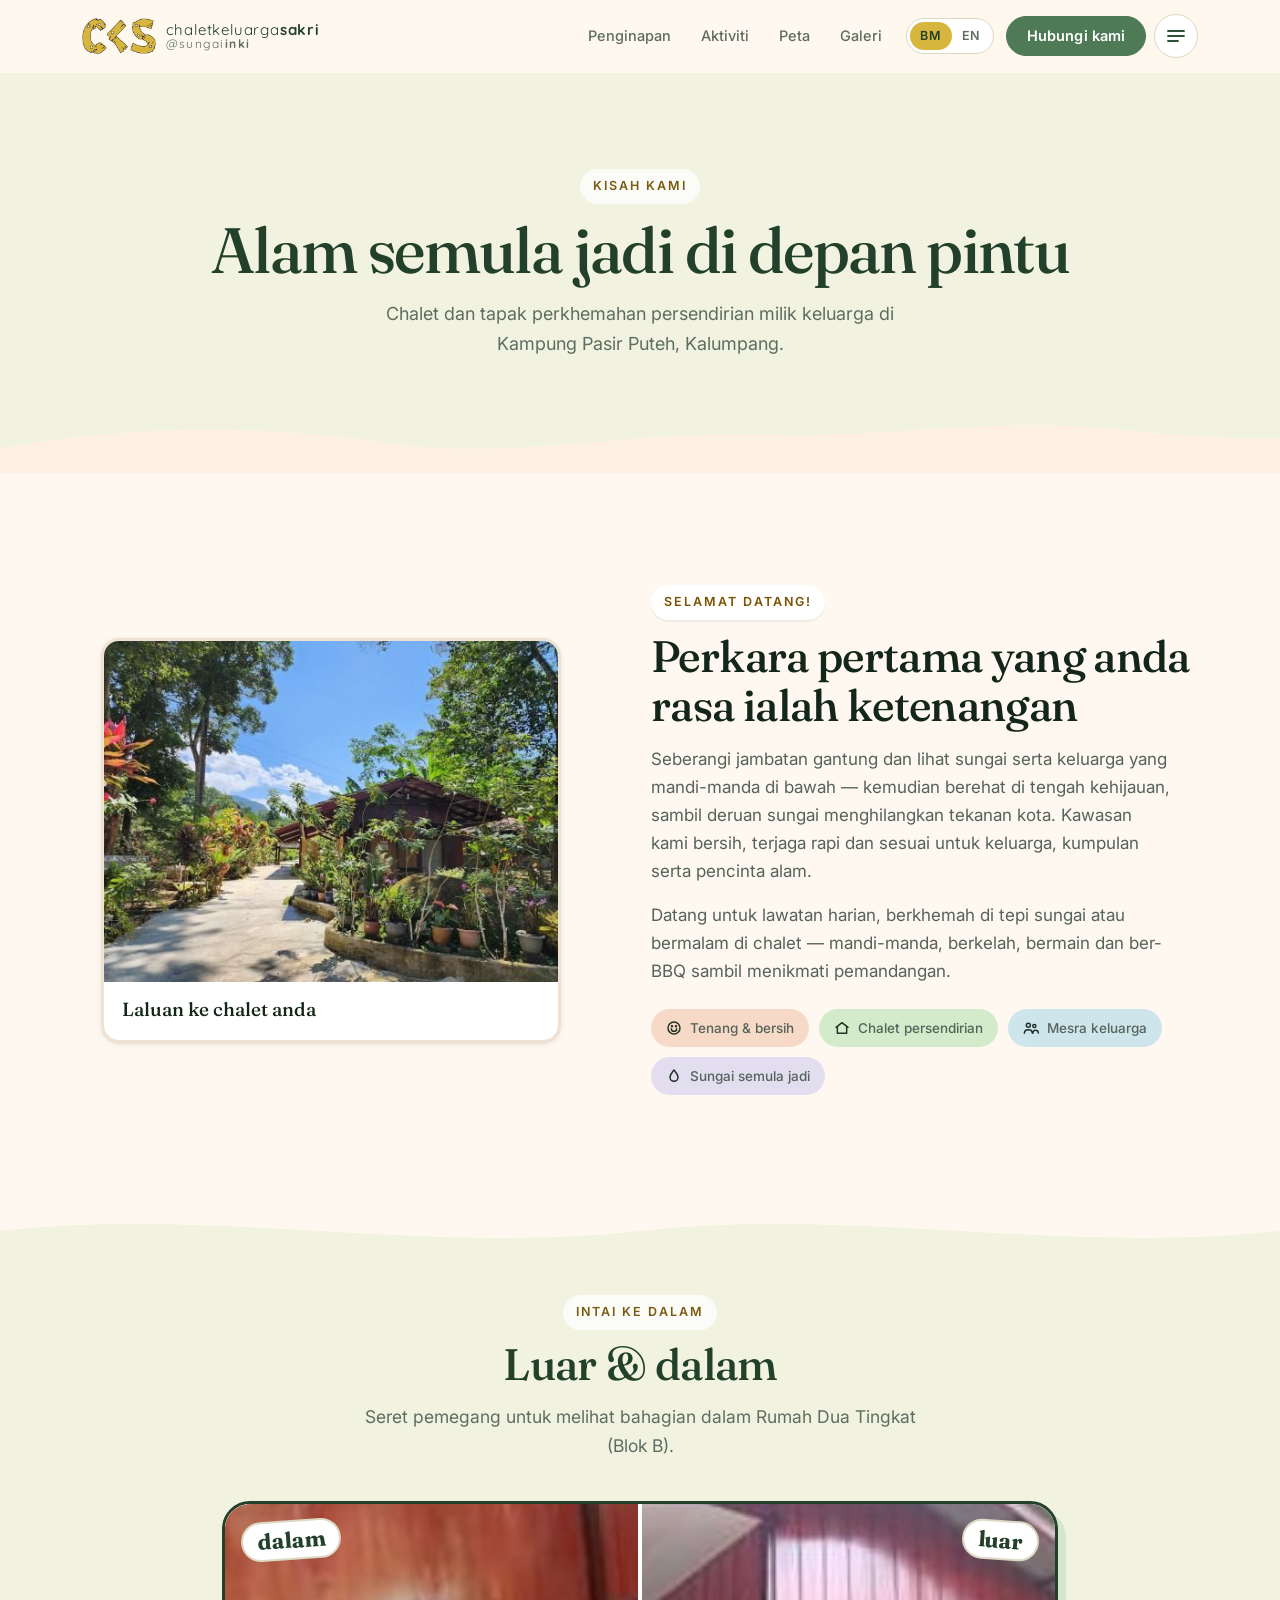
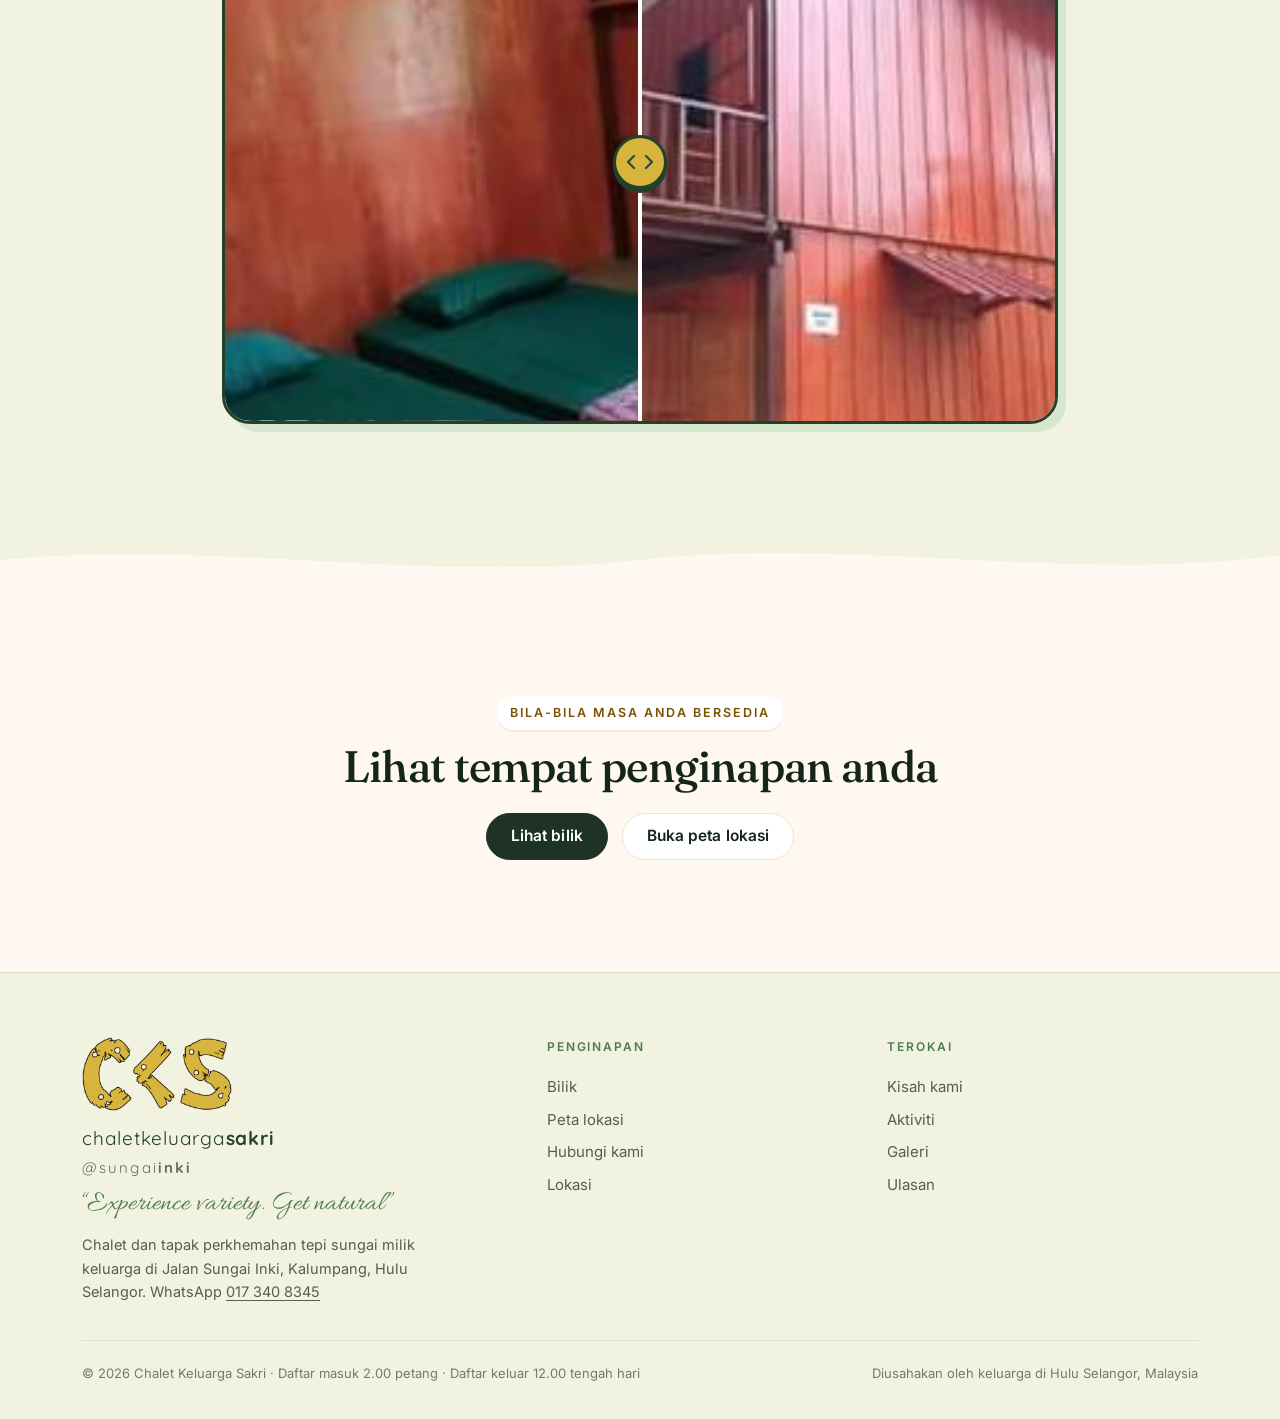
==== commit 1ab08f7b: "Use #F1F3E0 and #FFF8F0 as the main background colours Sections alternate between soft sage #F1F3E0 " ====
--- a/About.dc.html
+++ b/About.dc.html
@@ -7,7 +7,7 @@
 <link rel="icon" href="brand/favicon.ico" sizes="any">
 <link rel="icon" type="image/png" href="brand/favicon-64.png">
 <link rel="apple-touch-icon" href="brand/apple-touch-icon.png">
-<meta name="theme-color" content="#DCEBD3">
+<meta name="theme-color" content="#F1F3E0">
 <script src="./lang-en.js"></script>
 <script src="./i18n.js"></script>
 <script src="./support.js"></script>
@@ -63,7 +63,7 @@
     </div>
   </section>
 
-  <svg class="divider" viewBox="0 0 1440 60" preserveAspectRatio="none" aria-hidden="true" style="background:#FFF0E6"><path d="M0 30 C240 0 480 60 720 30 C960 0 1200 60 1440 30 L1440 60 L0 60Z" fill="#ECE8D6"/></svg>
+  <svg class="divider" viewBox="0 0 1440 60" preserveAspectRatio="none" aria-hidden="true" style="background:#FFF8F0"><path d="M0 30 C240 0 480 60 720 30 C960 0 1200 60 1440 30 L1440 60 L0 60Z" fill="#F1F3E0"/></svg>
   <section class="bg-paper" style="padding-top:40px">
     <div class="wrap" style="max-width:900px">
       <div class="center">
@@ -84,7 +84,7 @@
       </div>
     </div>
   </section>
-  <svg class="divider" viewBox="0 0 1440 60" preserveAspectRatio="none" aria-hidden="true" style="background:#FFF7DB"><path d="M0 0 L1440 0 L1440 24 C1200 60 960 0 720 30 C480 60 240 4 0 30Z" fill="#ECE8D6"/></svg>
+  <svg class="divider" viewBox="0 0 1440 60" preserveAspectRatio="none" aria-hidden="true" style="background:#FFF8F0"><path d="M0 0 L1440 0 L1440 24 C1200 60 960 0 720 30 C480 60 240 4 0 30Z" fill="#F1F3E0"/></svg>
 
   <section class="center theme-light p-butter">
     <div class="wrap">
--- a/site.css
+++ b/site.css
@@ -1,11 +1,11 @@
 /* Chalet Keluarga Sakri — shared look: pastel nature (sage, moss, sand, river, blossom). */
 :root{
   color-scheme:light;
-  --cream:#F6F4EA;   /* page background: warm parchment */
-  --paper:#ECE8D6;   /* sand */
+  --cream:#FFF8F0;   /* main colour 1: warm cream */
+  --paper:#F1F3E0;   /* main colour 2: soft sage */
   --mint:#DCEBD3;    /* sage */
   --white:#FFFFFF;   /* cards and controls */
-  --deep:#CFE2C4;    /* moss pastel: footer, feature panels */
+  --deep:#F1F3E0;    /* footer, feature panels */
   --leaf:#4E7A55;    /* accent: moss green */
   --leaf-2:#8DB48F;
   --leaf-3:#D5E8CF;
@@ -88,8 +88,8 @@
 .pop-in.in{opacity:1; transform:none}
 
 /* ---------- header ---------- */
-.site-header{position:sticky; top:0; z-index:50; background:rgba(246,244,234,.86); backdrop-filter:saturate(1.4) blur(14px); -webkit-backdrop-filter:saturate(1.4) blur(14px); border-bottom:1px solid transparent; transition:border-color .3s, background .3s}
-.site-header.scrolled{border-bottom-color:var(--line); background:rgba(246,244,234,.96)}
+.site-header{position:sticky; top:0; z-index:50; background:rgba(255,248,240,.88); backdrop-filter:saturate(1.4) blur(14px); -webkit-backdrop-filter:saturate(1.4) blur(14px); border-bottom:1px solid transparent; transition:border-color .3s, background .3s}
+.site-header.scrolled{border-bottom-color:var(--line); background:rgba(255,248,240,.97)}
 .nav{display:flex; align-items:center; justify-content:space-between; gap:16px; height:72px}
 .logo{display:flex; align-items:center; gap:10px; font-family:var(--round); font-weight:500; font-size:20px; letter-spacing:-.01em; color:var(--forest); white-space:nowrap}
 .logo-mark{height:36px; width:auto; flex:0 0 auto; transition:transform .4s var(--ease)}
@@ -285,7 +285,7 @@
    the dark green back inside a light section (e.g. a panel).
    ========================================================================= */
 .theme-light{
-  --cream:#FBF7EE; --paper:#F2ECDD; --mint:#E4F0E1; --white:#FFFFFF; --deep:#1E3226;
+  --cream:#FFF8F0; --paper:#F1F3E0; --mint:#E4F0E1; --white:#FFFFFF; --deep:#1E3226;
   --leaf:#1E3226; --leaf-2:#6E9B78; --leaf-3:#D5E6D6; --forest:#14261A;
   --ink:#22302A; --ink-2:#55635A; --on-accent:#FFFFFF; --line:#E3DCCB;
   --shadow-sm:0 1px 2px rgba(30,50,38,.06), 0 2px 8px -2px rgba(30,50,38,.10);
@@ -301,7 +301,7 @@
 .theme-light select.input{background-image:url("data:image/svg+xml,%3Csvg xmlns='http://www.w3.org/2000/svg' viewBox='0 0 24 24' fill='none' stroke='%2355635A' stroke-width='2' stroke-linecap='round' stroke-linejoin='round'%3E%3Cpath d='M6 9l6 6 6-6'/%3E%3C/svg%3E")}
 
 .theme-dark{
-  --cream:#DCEBD3; --paper:#CFE2C4; --mint:#C6DDBA; --white:#FFFFFF; --deep:#CFE2C4;
+  --cream:#F1F3E0; --paper:#F1F3E0; --mint:#C6DDBA; --white:#FFFFFF; --deep:#CFE2C4;
   --leaf:#4E7A55; --leaf-2:#8DB48F; --leaf-3:#D5E8CF; --forest:#23402B;
   --ink:#2C3B30; --ink-2:#55665A; --on-accent:#FFFFFF; --line:#C3D8B8;
   color:var(--ink); color-scheme:light;
@@ -355,12 +355,12 @@
    Pastel section tints (use with .theme-light): p-peach, p-mint, p-sky,
    p-lav, p-butter, p-pink
    ========================================================================= */
-.theme-light.p-peach{--cream:#FFF0E6; --line:#F4D3C1}
-.theme-light.p-mint{--cream:#E6F7EC; --line:#C8E7D3}
-.theme-light.p-sky{--cream:#E6F2FD; --line:#C8DEF3}
-.theme-light.p-lav{--cream:#F0ECFD; --line:#DAD1F4}
-.theme-light.p-butter{--cream:#FFF7DB; --line:#F0E2A9}
-.theme-light.p-pink{--cream:#FFEEF4; --line:#F4CEDC}
+.theme-light.p-peach{--cream:#FFF8F0; --line:#EFE2D2}
+.theme-light.p-mint{--cream:#F1F3E0; --line:#DCE0C4}
+.theme-light.p-sky{--cream:#F1F3E0; --line:#DCE0C4}
+.theme-light.p-lav{--cream:#FFF8F0; --line:#EFE2D2}
+.theme-light.p-butter{--cream:#FFF8F0; --line:#EFE2D2}
+.theme-light.p-pink{--cream:#FFF8F0; --line:#EFE2D2}
 
 /* section labels become little pills */
 .theme-light .kicker{background:#fff; color:#7A5200; padding:7px 13px; border-radius:999px; box-shadow:0 2px 0 rgba(20,38,26,.06)}
@@ -398,7 +398,7 @@
 [fill="#F2EEE4"]{fill:#2F5236}
 .c-time [stroke],.lb [stroke],.map-tools [stroke]{stroke:currentColor}
 /* soft leafy background wash on the main page sections */
-body{background:var(--cream) radial-gradient(circle at 8% 4%, rgba(141,180,143,.18), transparent 40%) no-repeat}
-.page-hero{background:linear-gradient(170deg, #D6E9CC 0%, #DDEDE6 55%, #E4F0F2 100%)}
-.foot-body{background:linear-gradient(180deg, #D7E7CC, #C8DDBC)}
-.menu-sheet{background:#F6F4EA}
+body{background:var(--cream)}
+.page-hero{background:#F1F3E0}
+.foot-body{background:#F1F3E0}
+.menu-sheet{background:#FFF8F0}
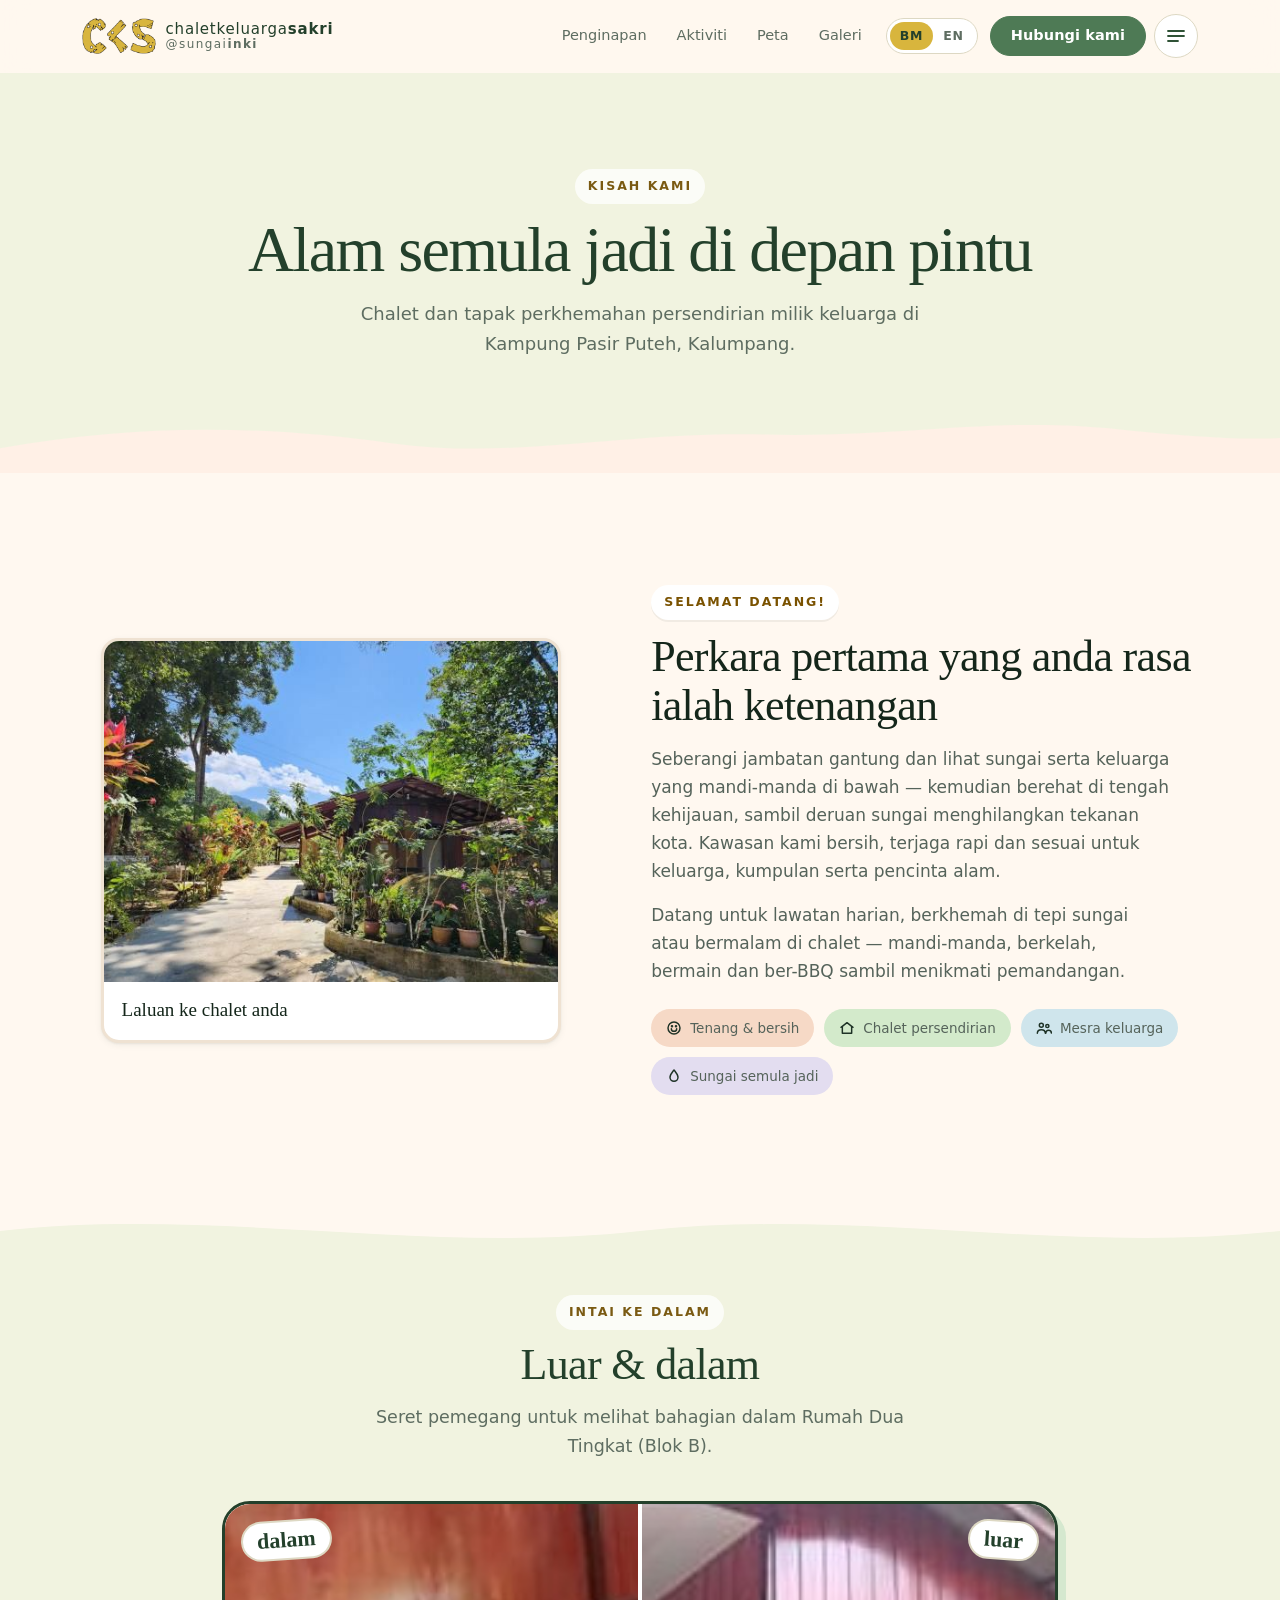
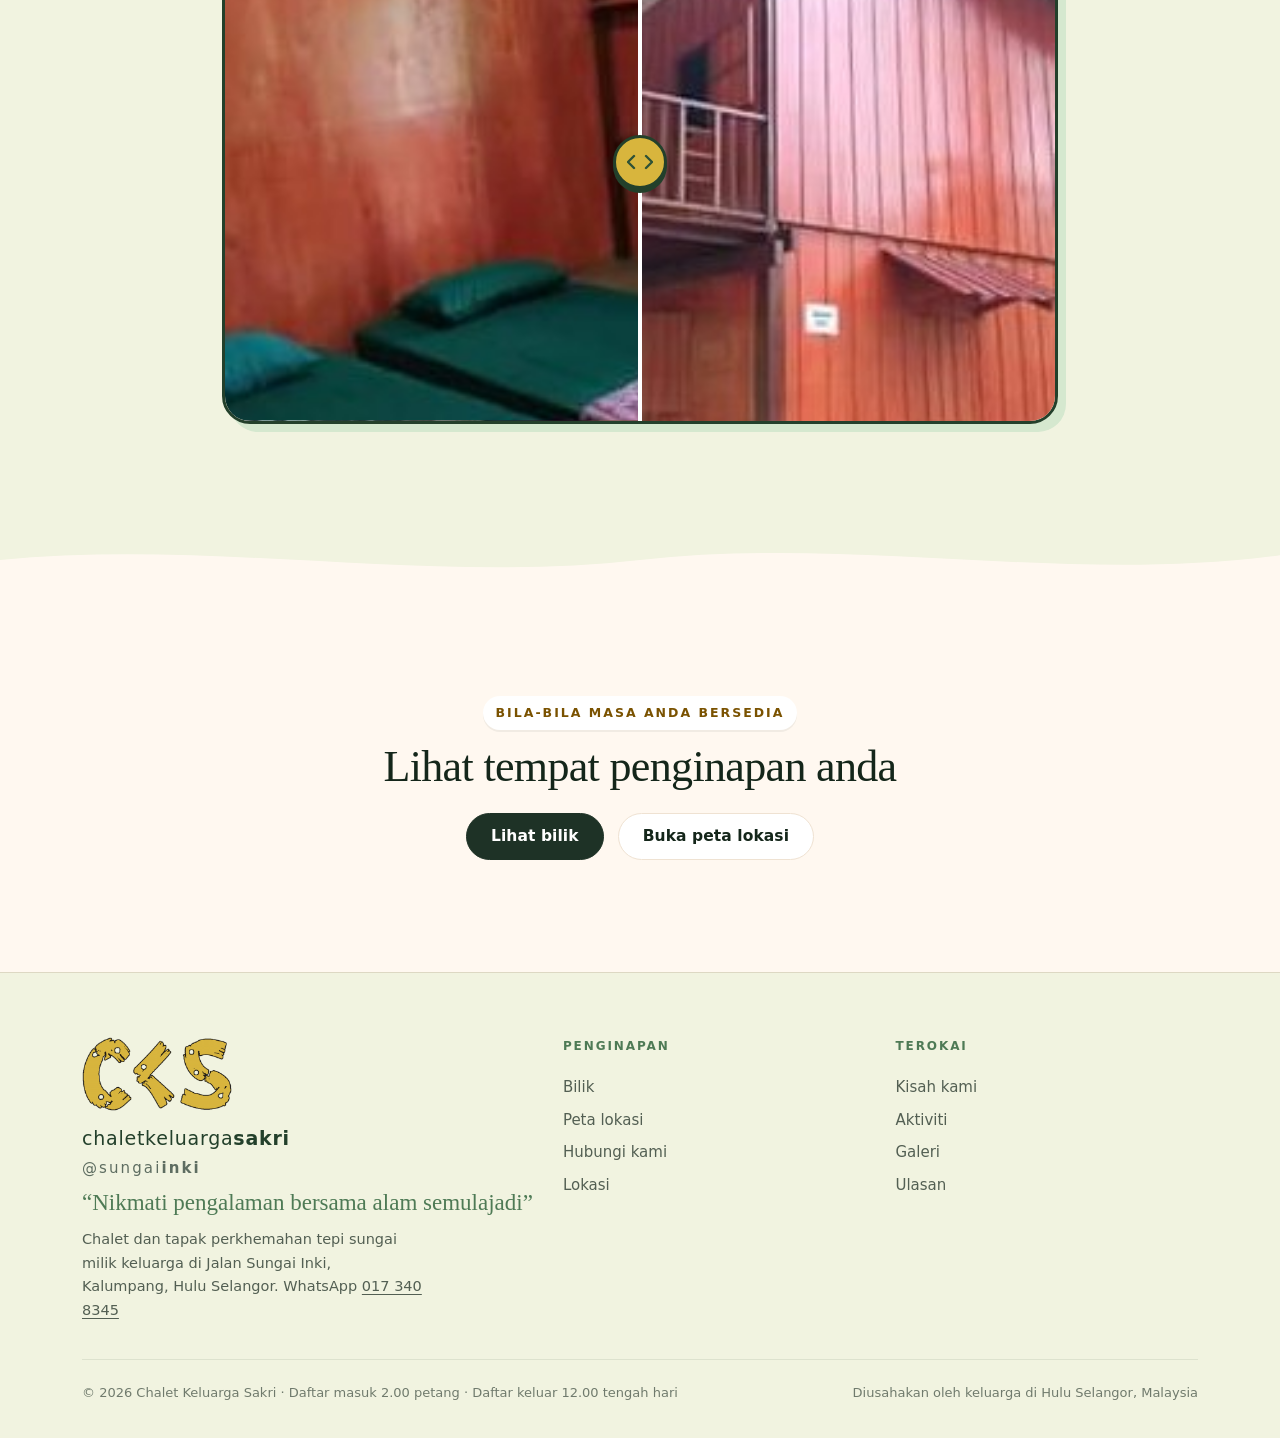
==== commit c941e94d: "Add Content Security Policy and referrer policy to every page Pages may only load scripts, styles an" ====
--- a/About.dc.html
+++ b/About.dc.html
@@ -2,6 +2,8 @@
 <html lang="ms">
 <head>
 <meta charset="utf-8">
+<meta http-equiv="Content-Security-Policy" content="default-src 'self'; script-src 'self' 'unsafe-inline' 'unsafe-eval'; style-src 'self' 'unsafe-inline' https://fonts.googleapis.com; font-src https://fonts.gstatic.com; img-src 'self' data:; frame-src https://www.google.com; connect-src 'self'; object-src 'none'; base-uri 'self'; form-action 'none'">
+<meta name="referrer" content="strict-origin-when-cross-origin">
 <meta name="viewport" content="width=device-width, initial-scale=1">
 <title>Kisah Kami &mdash; Chalet Keluarga Sakri</title>
 <link rel="icon" href="brand/favicon.ico" sizes="any">
--- a/site.css
+++ b/site.css
@@ -255,7 +255,7 @@
 .foot-brand img{width:150px; height:auto; display:block; margin-bottom:12px}
 .foot-brand .lw-1{font-family:'Quicksand', var(--body); font-size:19px; color:var(--forest); letter-spacing:.04em}
 .foot-brand .lw-2{font-family:'Quicksand', var(--body); font-size:15px; color:var(--ink-2); letter-spacing:.14em; margin-top:2px}
-.foot-brand .tagline{font-size:28px; margin-top:10px}
+.foot-brand .tagline{font-size:23px; margin-top:10px; white-space:nowrap}
 .foot-hello{font-family:var(--round); font-style:italic; font-weight:400; color:#fff; font-size:clamp(28px,3.4vw,38px); line-height:1.1; letter-spacing:-.01em}
 .foot-about{font-size:14.5px; opacity:.8; margin:14px 0 0; max-width:340px}
 .foot-col h4{font-family:var(--body); font-weight:600; font-size:12px; letter-spacing:.16em; text-transform:uppercase; margin:0 0 14px; color:var(--leaf)}
@@ -402,3 +402,44 @@
 .page-hero{background:#F1F3E0}
 .foot-body{background:#F1F3E0}
 .menu-sheet{background:#FFF8F0}
+
+
+/* =========================================================================
+   Forest & nature layer: gentle reveals, soft hovers, floating leaves,
+   Book Now button and nature dividers. All motion is off for
+   prefers-reduced-motion.
+   ========================================================================= */
+/* gentle scroll reveal (replaces the bouncy pop) */
+.pop-in{opacity:0; transform:translateY(22px); transition:opacity .9s var(--ease), transform .9s var(--ease)}
+.pop-in.in{opacity:1; transform:none}
+.polaroid.pop-in{transform:translateY(22px)}
+.polaroid.pop-in.in{transform:none}
+
+/* soft hover for chalet and facility cards */
+.stay,.polaroid,.know-card,.fact,.counter{transition:transform .6s var(--ease), box-shadow .6s var(--ease), border-color .4s, opacity .9s var(--ease)}
+.stay:hover,.stay.pop-in.in:hover,.polaroid:hover,.polaroid.pop-in.in:hover,.know-card:hover,
+.stays .stay:nth-child(3n+1):hover,.stays .stay:nth-child(3n+2):hover,.stays .stay:nth-child(3n):hover{
+  transform:translateY(-6px); box-shadow:0 22px 40px -22px rgba(47,82,54,.45), 0 0 0 1px rgba(78,122,85,.18)}
+/* image zoom */
+.stay-img img,.polaroid img,.tile img,.collage img,.detail .ph img{transition:transform 1.4s var(--ease)}
+.stay:hover .stay-img img,.polaroid:hover img{transform:scale(1.06)}
+.btn:hover{transform:translateY(-2px)}
+.sticker-pop{animation-duration:7s}
+
+/* nature dividers between sections */
+.nature-divider{display:block; width:100%; height:clamp(34px,5vw,64px); margin:0}
+
+/* floating Book Now / WhatsApp button */
+.fab-book{position:fixed; right:20px; bottom:20px; z-index:90; display:inline-flex; align-items:center; gap:10px; padding:13px 20px 13px 16px; border-radius:999px;
+  background:#2F5236; color:#FFF8F0; font-weight:600; font-size:15px; box-shadow:0 16px 32px -14px rgba(47,82,54,.65);
+  transform:translateY(110px); opacity:0; pointer-events:none; transition:transform .6s var(--ease), opacity .4s, background .25s}
+.fab-book.show{transform:none; opacity:1; pointer-events:auto}
+.fab-book:hover{background:#244229}
+.fab-book .dot{width:30px; height:30px; border-radius:50%; background:#4E7A55; display:grid; place-items:center}
+.fab-book .dot::after{content:''; position:absolute; width:30px; height:30px; border-radius:50%; box-shadow:0 0 0 0 rgba(141,180,143,.6); animation:fabPulse 3.2s ease-out infinite}
+@keyframes fabPulse{70%{box-shadow:0 0 0 12px rgba(141,180,143,0)}100%{box-shadow:0 0 0 0 rgba(141,180,143,0)}}
+@media (max-width:560px){ .fab-book{right:14px; bottom:14px; padding:12px 16px 12px 12px; font-size:14px} .pop-card{bottom:84px} }
+
+@media (prefers-reduced-motion:reduce){
+  .fab-book,.fab-book .dot::after{transition:none; animation:none}
+}
